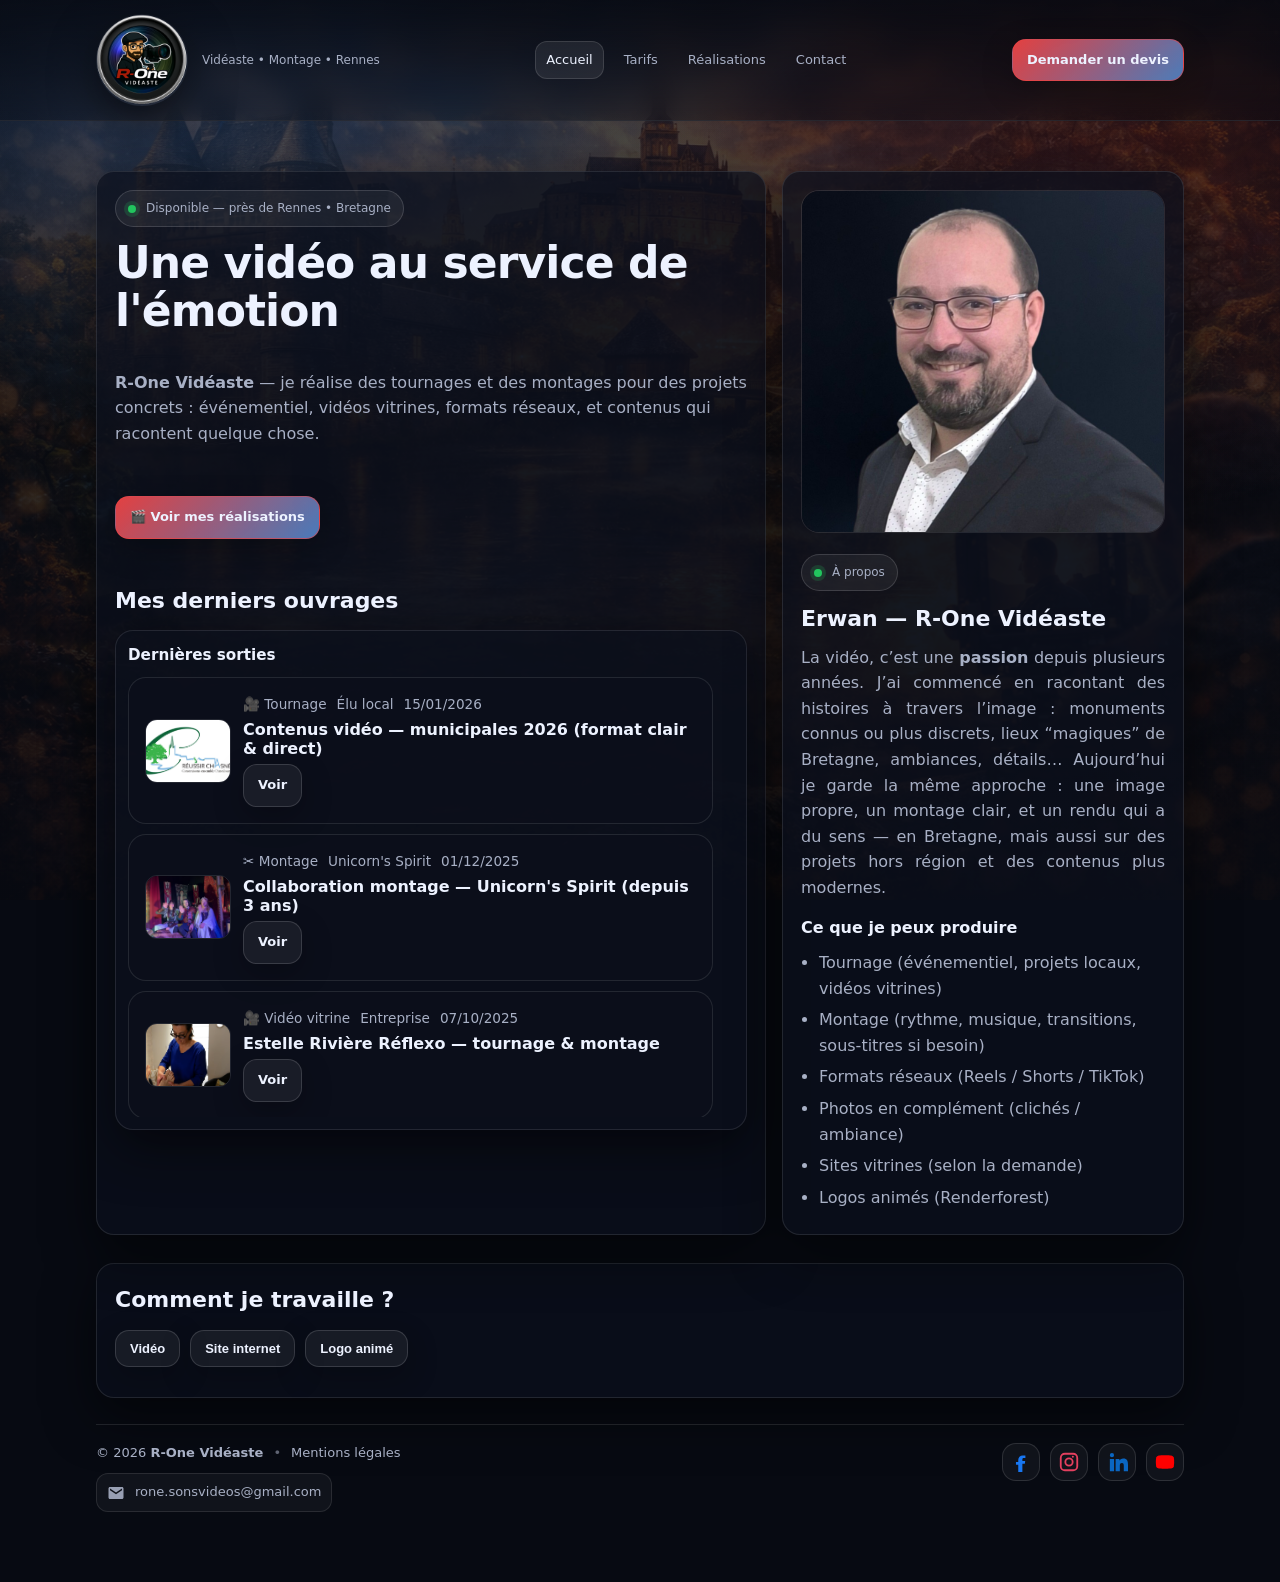
==== index.html @ 02a05b7e "Add legal mentions, realizations, and pricing pages for R-One Vidéaste" ====
<!doctype html>
<html lang="fr">
<head>
  <meta charset="utf-8" />
  <meta name="viewport" content="width=device-width,initial-scale=1" />
  <title>R-One Vidéaste — Vidéo • Montage (près de Rennes)</title>
  <meta name="description" content="R-One Vidéaste : tournage, montage, reels/shorts près de Rennes. Réalisations, tarifs, contact." />
  <meta name="robots" content="index,follow" />
  <link rel="canonical" href="index.html" />

  <link rel="stylesheet" href="css/styles.css" />
  <link rel="preload" as="image" href="assets/hero.webp" />
  <link rel="preload" as="image" href="assets/logo-rone.webp" />
</head>

<body>
  <a class="skip-link" href="#contenu">Aller au contenu principal</a>

  <!-- HEADER -->
  <header class="header">
    <div class="header-inner">
      <a class="brand" href="index.html" aria-label="Retour à l'accueil">
        <img src="assets/logo-rone.webp" width="44" height="44" alt="Logo R-One Vidéaste" loading="eager" decoding="async" />
        <div>
          <span>Vidéaste • Montage • Rennes</span>
        </div>
      </a>

      <!-- data-page ajouté pour la nav active via app.js -->
      <nav class="nav" aria-label="Navigation principale">
        <a href="index.html" data-page="index.html" aria-current="page">Accueil</a>
        <a href="tarifs.html" data-page="tarifs.html">Tarifs</a>
        <a href="realisations.html" data-page="realisations.html">Réalisations</a>
        <a href="contact.html" data-page="contact.html">Contact</a>
      </nav>

      <a class="btn primary" href="contact.html">Demander un devis</a>
    </div>
  </header>

  <main id="contenu" class="container">
    <section class="hero" aria-label="Accueil">

      <!-- COLONNE GAUCHE : Hero + Mes derniers ouvrages -->
      <div class="panel pad">
        <div class="kicker"><span class="dot"></span> Disponible — près de Rennes • Bretagne</div>

        <h1>Une vidéo au service de l'émotion</h1>
        <br/>

        <p class="lead">
          <strong>R-One Vidéaste</strong> — je réalise des tournages et des montages pour des projets concrets :
          événementiel, vidéos vitrines, formats réseaux, et contenus qui racontent quelque chose.
        </p>
        <br/>

        <div class="actions">
          <a class="btn primary" href="realisations.html">🎬 Voir mes réalisations</a>
        </div>
        <br/>

        <!-- Mes derniers ouvrages -->
        <div style="display:flex;align-items:flex-end;justify-content:space-between;gap:12px;margin-top:18px">
          <h2 style="margin:0">Mes derniers ouvrages</h2>
          <span class="muted" style="font-size:.9rem"></span>
        </div>

        <div class="panel" style="margin-top:12px; padding:12px;">
          <div style="display:flex;justify-content:space-between;align-items:center;gap:12px;margin-bottom:10px;">
            <strong style="font-size:.95rem">Dernières sorties</strong>
            <span class="muted" style="font-size:.85rem"></span>
          </div>

          <!-- Liste scrollable plus haute (géré par CSS : .works-list) -->
          <div class="works-list">

            <!-- 1 -->
            <article class="card" style="display:flex;gap:12px;align-items:center;">
              <img src="assets/ouvrages/reussirchasné.webp" width="86" height="64" alt="Miniature — tournage élu local" loading="lazy" decoding="async"
                   style="border-radius:12px;border:1px solid var(--line);object-fit:cover;flex:0 0 auto;">
              <div style="min-width:0;flex:1;">
                <div class="muted" style="display:flex;gap:10px;flex-wrap:wrap;font-size:.85rem;">
                  <span>🎥 Tournage</span><span>Élu local</span><span>15/01/2026</span>
                </div>
                <h3 style="margin:4px 0 6px;font-size:1rem;line-height:1.2;">
                  Contenus vidéo — municipales 2026 (format clair & direct)
                </h3>
                <div class="actions" style="margin:0">
                  <a class="btn" href="realisations.html#elu2026">Voir</a>
                </div>
              </div>
            </article>

            <!-- 2 -->
            <article class="card" style="display:flex;gap:12px;align-items:center;">
              <img src="assets/ouvrages/unicorns-spirit.webp" width="86" height="64" alt="Miniature — montage Unicorn's Spirit" loading="lazy" decoding="async"
                   style="border-radius:12px;border:1px solid var(--line);object-fit:cover;flex:0 0 auto;">
              <div style="min-width:0;flex:1;">
                <div class="muted" style="display:flex;gap:10px;flex-wrap:wrap;font-size:.85rem;">
                  <span>✂️ Montage</span><span>Unicorn&apos;s Spirit</span><span>01/12/2025</span>
                </div>
                <h3 style="margin:4px 0 6px;font-size:1rem;line-height:1.2;">
                  Collaboration montage — Unicorn&apos;s Spirit (depuis 3 ans)
                </h3>
                <div class="actions" style="margin:0">
                  <a class="btn" href="realisations.html#unicorn">Voir</a>
                </div>
              </div>
            </article>

            <!-- 3 -->
            <article class="card" style="display:flex;gap:12px;align-items:center;">
              <img src="assets/ouvrages/reflexo.webp" width="86" height="64" alt="Miniature — Estelle Rivière Réflexo" loading="lazy" decoding="async"
                   style="border-radius:12px;border:1px solid var(--line);object-fit:cover;flex:0 0 auto;">
              <div style="min-width:0;flex:1;">
                <div class="muted" style="display:flex;gap:10px;flex-wrap:wrap;font-size:.85rem;">
                  <span>🎥 Vidéo vitrine</span><span>Entreprise</span><span>07/10/2025</span>
                </div>
                <h3 style="margin:4px 0 6px;font-size:1rem;line-height:1.2;">
                  Estelle Rivière Réflexo — tournage & montage
                </h3>
                <div class="actions" style="margin:0">
                  <a class="btn" href="realisations.html#reflexo">Voir</a>
                </div>
              </div>
            </article>

            <!-- 4 -->
            <article class="card" style="display:flex;gap:12px;align-items:center;">
              <img src="assets/ouvrages/205.webp" width="86" height="64" alt="Miniature — 205 Trophy" loading="lazy" decoding="async"
                   style="border-radius:12px;border:1px solid var(--line);object-fit:cover;flex:0 0 auto;">
              <div style="min-width:0;flex:1;">
                <div class="muted" style="display:flex;gap:10px;flex-wrap:wrap;font-size:.85rem;">
                  <span> Tournage</span><span>Cham&apos;elles Breizh</span><span>01/05/2025</span>
                </div>
                <h3 style="margin:4px 0 6px;font-size:1rem;line-height:1.2;">
                  Partenariat — Cham&apos;elles Breizh (205 Trophy)
                </h3>
                <div class="actions" style="margin:0">
                  <a class="btn" href="realisations.html#205">Voir</a>
                </div>
              </div>
            </article>

          </div>
        </div>
      </div>

      <!-- COLONNE DROITE : présentation -->
      <aside class="panel pad" aria-label="Présentation">
        <img
          src="assets/erwan.webp"
          width="380"
          height="380"
          alt="Photo de profil — R-One Vidéaste"
          loading="lazy"
          decoding="async"
          style="border-radius:18px;border:1px solid var(--line);width:100%;height:auto;object-fit:cover;margin-bottom:14px;"
        />

        <div class="kicker" style="margin:0 0 10px"><span class="dot"></span> À propos</div>

        <h2 style="margin:0 0 8px">Erwan — R-One Vidéaste</h2>

        <p class="muted about-text" style="margin:0 0 12px">
          La vidéo, c’est une <strong>passion</strong> depuis plusieurs années. J’ai commencé en racontant des histoires
          à travers l’image : monuments connus ou plus discrets, lieux “magiques” de Bretagne, ambiances, détails…
          Aujourd’hui je garde la même approche : une image propre, un montage clair, et un rendu qui a du sens —
          en Bretagne, mais aussi sur des projets hors région et des contenus plus modernes.
        </p>

        <h3 style="margin:14px 0 8px">Ce que je peux produire</h3>
        <ul class="list">
          <li>Tournage (événementiel, projets locaux, vidéos vitrines)</li>
          <li>Montage (rythme, musique, transitions, sous-titres si besoin)</li>
          <li>Formats réseaux (Reels / Shorts / TikTok)</li>
          <li>Photos en complément (clichés / ambiance)</li>
          <li>Sites vitrines (selon la demande)</li>
          <li>Logos animés (Renderforest)</li>
        </ul>
      </aside>
    </section>

    <!-- Bloc process en intercalaires (tabs) -->
    <section class="panel pad after-wide" aria-label="Process" data-tabs="process">
      <h2 style="margin:0 0 12px">Comment je travaille ?</h2>

      <div class="tabs" role="tablist" aria-label="Choisir un service">
        <button class="btn tab-btn" type="button"
                role="tab" aria-selected="false" aria-controls="tab-video" id="tab-video-btn"
                data-tab="tab-video">
          Vidéo
        </button>

        <button class="btn tab-btn" type="button"
                role="tab" aria-selected="false" aria-controls="tab-site" id="tab-site-btn"
                data-tab="tab-site">
          Site internet
        </button>

        <button class="btn tab-btn" type="button"
                role="tab" aria-selected="false" aria-controls="tab-logo" id="tab-logo-btn"
                data-tab="tab-logo">
          Logo animé
        </button>
      </div>

      <!-- Caché tant qu’aucun onglet n’est choisi -->
      <div class="tab-panels" hidden>

        <div id="tab-video" class="tab-panel" role="tabpanel" aria-labelledby="tab-video-btn" hidden>
          <div class="panel" style="padding:14px;">
            <h3 style="margin:0 0 10px">Process vidéo (tournage & montage)</h3>
            <ol class="list">
              <li><strong>Premier échange</strong><br>Vous m’expliquez votre besoin : objectif, style, durée, délais et formats (YouTube, Reels, site…).</li>
              <li><strong>Devis</strong><br>Je vous envoie un devis simple et adapté (prestation, options, délais). Après validation, on fixe la date.</li>
              <li><strong>Autorisation de droit à l’image</strong><br>Avant toute captation, je vous envoie par e-mail une autorisation à accepter (RGPD / diffusion / durée).</li>
              <li><strong>Préparation</strong><br>Lieu, déroulé, liste de plans, organisation du tournage.</li>
              <li><strong>Tournage / captation</strong><br>Image + son, plans propres, ambiance, détails, respect des personnes filmées.</li>
              <li><strong>Montage</strong><br>Tri, rythme, musique, transitions, sous-titres si nécessaire, exports multi-formats.</li>
              <li><strong>Retours</strong><br>1 à 2 séries d’ajustements pour affiner la vidéo.</li>
              <li><strong>Livraison</strong><br>Fichiers finaux prêts à publier : HD + versions verticales/shorts si demandées.</li>
            </ol>
          </div>
        </div>

        <div id="tab-site" class="tab-panel" role="tabpanel" aria-labelledby="tab-site-btn" hidden>
          <div class="panel" style="padding:14px;">
            <h3 style="margin:0 0 10px">Process site internet (site vitrine)</h3>
            <ol class="list">
              <li><strong>Échange & cadrage</strong><br>Objectifs, pages, contenu, identité visuelle, fonctionnalités utiles.</li>
              <li><strong>Devis & planning</strong><br>Devis spécifique au web (structure/options/délais). Démarrage après validation.</li>
              <li><strong>Structure & contenu</strong><br>Organisation claire des pages, textes lisibles, hiérarchie des infos.</li>
              <li><strong>Accessibilité & praticité</strong><br>Site pensé pour être <strong>accessible au maximum</strong> (navigation clavier, structure sémantique, contrastes, lisibilité) et simple à utiliser.</li>
              <li><strong>Compatibilité navigateurs</strong><br>Tests sur les navigateurs courants (Chrome, Firefox, Edge, Safari) et sur mobile/tablette/desktop.</li>
              <li><strong>Validation & ajustements</strong><br>Corrections et améliorations avec vous, jusqu’à un rendu propre et cohérent.</li>
              <li><strong>Mise en ligne</strong><br>Site prêt à être publié, rapide et propre, avec une visibilité maximale sur les navigateurs.</li>
            </ol>
            <p class="muted" style="margin:10px 0 0">
              ♿ Une attention particulière est portée à l’accessibilité, tout en gardant un site clair, moderne et pratique.
            </p>
          </div>
        </div>

        <div id="tab-logo" class="tab-panel" role="tabpanel" aria-labelledby="tab-logo-btn" hidden>
          <div class="panel" style="padding:14px;">
            <h3 style="margin:0 0 10px">Process logo animé (Renderforest)</h3>
            <ol class="list">
              <li><strong>Sur demande Uniquement</strong>
            </ol>
          </div>
        </div>

      </div>
    </section>

    <!-- FOOTER  -->
    <footer class="footer footer-pro" role="contentinfo">
      <div class="footer-left">
        <div class="footer-line">
          <span>© <span id="year"></span> <strong>R-One Vidéaste</strong></span>
          <span class="sep">•</span>
          <a class="footer-link" href="mentions-legales.html">Mentions légales</a>
        </div>

        <a class="footer-mail" href="mailto:rone.sonsvideos@gmail.com" aria-label="Envoyer un e-mail à R-One Vidéaste">
          <svg class="icon icon-mail" width="18" height="18" viewBox="0 0 24 24" role="img" aria-hidden="true">
            <path fill="currentColor" d="M20 4H4c-1.1 0-2 .9-2 2v12c0 1.1.9 2 2 2h16c1.1 0 2-.9 2-2V6c0-1.1-.9-2-2-2zm0 4.2-8 5.3-8-5.3V6l8 5.2L20 6v2.2z"/>
          </svg>
          <span>rone.sonsvideos@gmail.com</span>
        </a>
      </div>

      <div class="footer-right" aria-label="Réseaux sociaux">
        <!-- Facebook -->
        <a class="social-icon facebook" href="https://www.facebook.com/R.Onevideaste" target="_blank" rel="noopener"
          aria-label="Facebook (nouvel onglet)" title="Facebook">
          <svg width="22" height="22" viewBox="0 0 24 24" role="img" aria-hidden="true">
            <path fill="currentColor" d="M13.5 22v-8h2.7l.4-3H13.5V9.1c0-.9.2-1.6 1.6-1.6H16.8V5c-.3 0-1.5-.1-2.9-.1-2.9 0-4.9 1.8-4.9 5v2.1H6.5v3H9v8h4.5z"/>
          </svg>
        </a>

        <!-- Instagram -->
        <a class="social-icon instagram" href="https://www.instagram.com/rone_videaste" target="_blank" rel="noopener"
          aria-label="Instagram (nouvel onglet)" title="Instagram">
          <svg width="22" height="22" viewBox="0 0 24 24" role="img" aria-hidden="true">
            <path fill="currentColor" d="M7.5 2h9A5.5 5.5 0 0 1 22 7.5v9A5.5 5.5 0 0 1 16.5 22h-9A5.5 5.5 0 0 1 2 16.5v-9A5.5 5.5 0 0 1 7.5 2zm0 2A3.5 3.5 0 0 0 4 7.5v9A3.5 3.5 0 0 0 7.5 20h9A3.5 3.5 0 0 0 20 16.5v-9A3.5 3.5 0 0 0 16.5 4h-9z"/>
            <path fill="currentColor" d="M12 7a5 5 0 1 1 0 10 5 5 0 0 1 0-10zm0 2a3 3 0 1 0 0 6 3 3 0 0 0 0-6z"/>
            <path fill="currentColor" d="M17.3 6.2a1.1 1.1 0 1 1-2.2 0 1.1 1.1 0 0 1 2.2 0z"/>
          </svg>
        </a>

        <!-- LinkedIn -->
        <a class="social-icon linkedin" href="https://www.linkedin.com/company/r-one-vid%C3%A9aste" target="_blank" rel="noopener"
          aria-label="LinkedIn (nouvel onglet)" title="LinkedIn">
          <svg width="22" height="22" viewBox="0 0 24 24" role="img" aria-hidden="true">
            <path fill="currentColor" d="M6.5 6.8A2.3 2.3 0 1 1 6.5 2.2a2.3 2.3 0 0 1 0 4.6zM4.2 22V8.6h4.6V22H4.2zM10.2 8.6h4.4v1.8h.1c.6-1.1 2-2.2 4.1-2.2 4.4 0 5.2 2.9 5.2 6.7V22h-4.6v-5.8c0-1.4 0-3.2-2-3.2s-2.3 1.5-2.3 3.1V22h-4.6V8.6z"/>
          </svg>
        </a>

        <!-- YouTube -->
        <a class="social-icon youtube" href="https://www.youtube.com/@r-onevideaste5682" target="_blank" rel="noopener"
          aria-label="YouTube (nouvel onglet)" title="YouTube">
          <svg width="22" height="22" viewBox="0 0 24 24" role="img" aria-hidden="true">
            <path fill="currentColor" d="M21.6 7.2a3 3 0 0 0-2.1-2.1C17.6 4.6 12 4.6 12 4.6s-5.6 0-7.5.5A3 3 0 0 0 2.4 7.2 31.2 31.2 0 0 0 2 12a31.2 31.2 0 0 0 .4 4.8 3 3 0 0 0 2.1 2.1c1.9.5 7.5.5 7.5.5s5.6 0 7.5-.5a3 3 0 0 0 2.1-2.1A31.2 31.2 0 0 0 22 12a31.2 31.2 0 0 0-.4-4.8z"/>
            <path fill="currentColor" d="M10 15.5V8.5L16 12l-6 3.5z"/>
          </svg>
        </a>
      </div>
    </footer>

  </main>

  <!-- JS (déplacé dans /js/app.js) -->
  <script src="app.js" defer></script>
</body>
</html>
---- css/styles.css ----
/* =========================================================
   R-ONE VIDÉASTE — styles.css
   Organisation simple + facile à maintenir
   ========================================================= */

/* =========================================================
   1) Variables (thème)
   ========================================================= */
:root{
  --bg:#070a12;

  --overlay1:rgba(7,10,18,.72);
  --overlay2:rgba(7,10,18,.90);

  --panel:rgba(12,16,28,.72);
  --panel2:rgba(12,16,28,.60);

  --text:#edf2ff;
  --muted:#a8b0c5;
  --line:rgba(255,255,255,.10);

  --accent:#ef4444;
  --accent2:#60a5fa;

  --radius:18px;
  --shadow:0 18px 50px rgba(0,0,0,.55);

  --max:1120px;
}

/* =========================================================
   2) Reset / Base
   ========================================================= */
*{ box-sizing:border-box; }
html,body{ height:100%; }
html{ color-scheme: dark; }

body{
  margin:0;
  font-family: ui-sans-serif, system-ui, -apple-system, Segoe UI, Roboto, Helvetica, Arial, "Apple Color Emoji","Segoe UI Emoji";
  color:var(--text);
  background:var(--bg);
  line-height:1.6;
}

a{ color:inherit; }

.container{
  max-width:var(--max);
  margin:0 auto;
  padding:24px 16px 70px;
}

/* =========================================================
   3) Background (image + overlay)
   ========================================================= */
body::before{
  content:"";
  position:fixed;
  inset:0;
  z-index:-2;
  background:url("../assets/hero.webp") center/cover no-repeat;
  transform: translateZ(0);
}

body::after{
  content:"";
  position:fixed;
  inset:0;
  z-index:-1;
  background:
    radial-gradient(900px 560px at 15% 12%, rgba(96,165,250,.18), transparent 60%),
    radial-gradient(900px 560px at 85% 20%, rgba(239,68,68,.14), transparent 60%),
    linear-gradient(to bottom, var(--overlay1), var(--overlay2));
}

/* =========================================================
   4) Accessibilité
   ========================================================= */
.skip-link{
  position:absolute;
  left:12px;
  top:10px;
  padding:10px 12px;
  border-radius:12px;
  background: rgba(255,255,255,.16);
  border:1px solid rgba(255,255,255,.22);
  color: var(--text);
  text-decoration:none;
  transform: translateY(-140%);
  transition: transform .2s ease;
}
.skip-link:focus{
  transform: translateY(0);
  outline:3px solid rgba(96,165,250,.55);
  outline-offset:3px;
}

/* =========================================================
   5) Header + Navigation
   ========================================================= */
.header{
  position:sticky;
  top:0;
  z-index:50;
  backdrop-filter: blur(12px);
  background: linear-gradient(to bottom, rgba(7,10,18,.78), rgba(7,10,18,.35));
  border-bottom:1px solid var(--line);
}

.header-inner{
  max-width:var(--max);
  margin:0 auto;
  padding:14px 16px;
  display:flex;
  align-items:center;
  justify-content:space-between;
  gap:16px;
}

/* Brand (logo + baseline) */
.brand{
  display:flex;
  align-items:center;
  gap:14px;
  text-decoration:none;
  min-width: 220px;
}

/* Logo: plus gros, sans cadre rouge */
.brand img{
  width:92px;
  height:92px;
  border-radius:999px;
  display:block;
  border:none;
  box-shadow: 0 18px 45px rgba(0,0,0,.55);
  background: rgba(255,255,255,.03); /* utile si le png/webp a de la transparence */
  transition: transform .2s ease, box-shadow .2s ease, filter .2s ease;
}
.brand:hover img{
  transform: scale(1.06);
  box-shadow: 0 22px 55px rgba(0,0,0,.65);
  filter: saturate(1.08) contrast(1.05);
}

/* Texte brand */
.brand strong{
  display:block;
  font-size:14px;
  letter-spacing:.2px;
}
.brand span{
  display:block;
  font-size:12px;
  color:var(--muted);
  margin-top:2px;
}

/* Navigation */
.nav{
  display:flex;
  align-items:center;
  gap:10px;
  flex-wrap:wrap;
  justify-content:center;
}
.nav a{
  text-decoration:none;
  color:var(--muted);
  font-size:13px;
  padding:8px 10px;
  border-radius:12px;
}
.nav a:hover{
  color:var(--text);
  background:rgba(255,255,255,.06);
}

/* Actif via aria-current */
.nav a[aria-current="page"]{
  color:var(--text);
  background: rgba(255,255,255,.08);
  border:1px solid rgba(255,255,255,.12);
}

/* Actif via JS (.active) */
.nav a.active{
  color:var(--text);
  background: rgba(255,255,255,.08);
  border:1px solid rgba(255,255,255,.12);
}

/* =========================================================
   6) Boutons
   ========================================================= */
.btn{
  display:inline-flex;
  align-items:center;
  justify-content:center;
  gap:10px;
  padding:10px 14px;
  border-radius:14px;
  border:1px solid rgba(255,255,255,.14);
  background: rgba(255,255,255,.06);
  color:var(--text);
  text-decoration:none;
  font-weight:650;
  font-size:13px;
  white-space:nowrap;
  box-shadow: 0 10px 30px rgba(0,0,0,.25);
  cursor:pointer;
}
.btn:hover{ background: rgba(255,255,255,.10); }
.btn:focus-visible{ outline:3px solid rgba(96,165,250,.55); outline-offset:3px; }

.btn.primary{
  border-color: rgba(239,68,68,.55);
  background: linear-gradient(135deg, rgba(239,68,68,.95), rgba(96,165,250,.72));
}

/* =========================================================
   7) Blocs / Layout
   ========================================================= */
.panel{
  background: var(--panel);
  border:1px solid var(--line);
  border-radius: var(--radius);
  box-shadow: var(--shadow);
}
.pad{ padding:18px; }

.hero{
  padding:26px 0 10px;
  display:grid;
  gap:16px;
  grid-template-columns: 1.25fr .75fr;
  align-items:stretch;
}
@media (max-width: 920px){
  .hero{ grid-template-columns:1fr; }
}

/* =========================================================
   8) Typo
   ========================================================= */
h1{
  margin:12px 0 10px;
  font-size:44px;
  line-height:1.08;
  letter-spacing:-.9px;
}
@media (max-width: 520px){ h1{ font-size:36px; } }

h2{ font-size:22px; margin:18px 0 12px; }
h3{ margin:0 0 8px; font-size:16px; }

p{ margin:0; }
.lead{ color:var(--muted); font-size:16px; margin:0 0 10px; }
.muted{ color:var(--muted); }

/* =========================================================
   9) Composants
   ========================================================= */
.kicker{
  display:inline-flex;
  gap:10px;
  align-items:center;
  padding:8px 12px;
  border-radius:999px;
  border:1px solid rgba(255,255,255,.14);
  background: rgba(255,255,255,.06);
  color: var(--muted);
  width: fit-content;
  font-size:12px;
}

.dot{
  width:8px;
  height:8px;
  border-radius:999px;
  background:#22c55e;
  box-shadow: 0 0 0 4px rgba(34,197,94,.18);
}

.actions{
  display:flex;
  gap:10px;
  flex-wrap:wrap;
  margin-top:14px;
}

.card{
  background: var(--panel2);
  border:1px solid var(--line);
  border-radius: var(--radius);
  padding:16px;
}

.list{
  margin:10px 0 0;
  padding:0 0 0 18px;
  color:var(--muted);
}
.list li{ margin:6px 0; }

/* =========================================================
   10) Formulaires
   ========================================================= */
label{
  display:block;
  font-size:12px;
  color:var(--muted);
  margin:10px 0 6px;
}

input, textarea{
  width:100%;
  background: rgba(255,255,255,.06);
  border:1px solid rgba(255,255,255,.14);
  border-radius: 14px;
  padding:12px 12px;
  color:var(--text);
  font-size:14px;
  outline:none;
}
textarea{ min-height:120px; resize:vertical; }

input:focus-visible,
textarea:focus-visible{
  outline:3px solid rgba(96,165,250,.55);
  outline-offset:2px;
}

.form-row{
  display:grid;
  grid-template-columns:1fr 1fr;
  gap:10px;
}
@media (max-width: 620px){
  .form-row{ grid-template-columns:1fr; }
}

.note{ font-size:12px; color:var(--muted); margin-top:10px; }

/* =========================================================
   11) Index spécifiques
   ========================================================= */
.about-text{
  text-align: justify;
  text-justify: inter-word;
  hyphens: auto;
}

.works-list{
  display:flex;
  flex-direction:column;
  gap:10px;
  max-height: 440px;
  overflow:auto;
  padding-right:6px;
  scrollbar-gutter: stable;
}

.after-wide{ margin-top: 18px; }

/* Tabs (intercalaires) */
.tabs{
  display:flex;
  gap:10px;
  flex-wrap:wrap;
  margin-bottom:12px;
}
.tab-panels[hidden]{ display:none; }

/* =========================================================
   12) Footer (base)
   ========================================================= */
.footer{
  margin-top:26px;
  padding-top:18px;
  border-top:1px solid var(--line);
  display:flex;
  justify-content:space-between;
  align-items:center;
  gap:12px;
  flex-wrap:wrap;
  color:var(--muted);
  font-size:13px;
}

.social{
  display:flex;
  gap:10px;
  flex-wrap:wrap;
}
.social a{
  text-decoration:none;
  color:var(--muted);
  padding:6px 10px;
  border-radius:12px;
}
.social a:hover{ color:var(--text); background:rgba(255,255,255,.06); }

/* Footer "pro" (si tu utilises les classes) */
.footer-pro{
  align-items:flex-start;
  gap:16px;
}
.footer-left{
  display:flex;
  flex-direction:column;
  gap:10px;
  min-width: 240px;
}
.footer-line{
  display:flex;
  flex-wrap:wrap;
  align-items:center;
  gap:10px;
}
.footer-line .sep{ opacity:.55; }

.footer-link{
  color: var(--muted);
  text-decoration:none;
}
.footer-link:hover{
  color: var(--text);
  text-decoration: underline;
  text-underline-offset: 3px;
}

.footer-mail{
  display:inline-flex;
  align-items:center;
  gap:10px;
  color: var(--muted);
  text-decoration:none;
  padding:8px 10px;
  border-radius:12px;
  width: fit-content;
  background: rgba(255,255,255,.04);
  border: 1px solid rgba(255,255,255,.10);
}
.footer-mail:hover{
  color: var(--text);
  background: rgba(255,255,255,.07);
}
.icon-mail{ opacity:.9; }

.footer-right{
  display:flex;
  gap:10px;
  flex-wrap:wrap;
  justify-content:flex-end;
  margin-left:auto;
}

/* Réseaux en couleurs */
.social-icon{
  width:38px;
  height:38px;
  display:inline-flex;
  align-items:center;
  justify-content:center;
  border-radius:14px;
  border:1px solid rgba(255,255,255,.12);
  background: rgba(255,255,255,.04);
  text-decoration:none;
  transition: transform .12s ease, background .12s ease;
}
.social-icon:hover{
  transform: translateY(-1px);
  background: rgba(255,255,255,.08);
}
.social-icon svg{ display:block; }
.social-icon.facebook{ color:#1877F2; }
.social-icon.instagram{ color:#E4405F; }
.social-icon.linkedin{ color:#0A66C2; }
.social-icon.youtube{ color:#FF0000; }

/* =========================================================
   13) Responsive (tablet / mobile)
   ========================================================= */
@media (max-width: 980px){
  .container{ padding:22px 14px 64px; }

  .header-inner{
    flex-wrap:wrap;
    justify-content:space-between;
    gap:12px;
  }

  .nav{
    order: 3;
    width: 100%;
    justify-content:flex-start;
  }

  .btn{ padding:10px 12px; }
  .pad{ padding:16px; }
  h1{ font-size:40px; }
}

@media (max-width: 620px){
  .container{ padding:18px 12px 58px; }

  .brand{ min-width:0; }
  .brand img{
    width:72px;
    height:72px;
    border-radius:999px;
  }
  .brand span{ font-size:11px; }

  .header-inner{ padding:12px 12px; }

  .nav a{
    font-size:13px;
    padding:10px 10px;
  }

  .btn{
    font-size:13px;
    padding:10px 12px;
    border-radius:14px;
  }

  .pad{ padding:14px; }
  h1{ font-size:32px; letter-spacing:-.6px; }
  .lead{ font-size:15px; }

  .actions{ gap:8px; }
  .footer{ gap:10px; }
}

@media (max-width: 360px){
  h1{ font-size:28px; }
  .nav{ gap:6px; }
  .nav a{ padding:9px 9px; }
}

@media (max-width: 720px){
  .footer-pro{
    flex-direction:column;
    align-items:flex-start;
  }
  .footer-right{
    margin-left:0;
    justify-content:flex-start;
  }
}

/* =========================================================
   14) Réduction des animations
   ========================================================= */
@media (prefers-reduced-motion: reduce){
  *{ scroll-behavior:auto !important; }
}
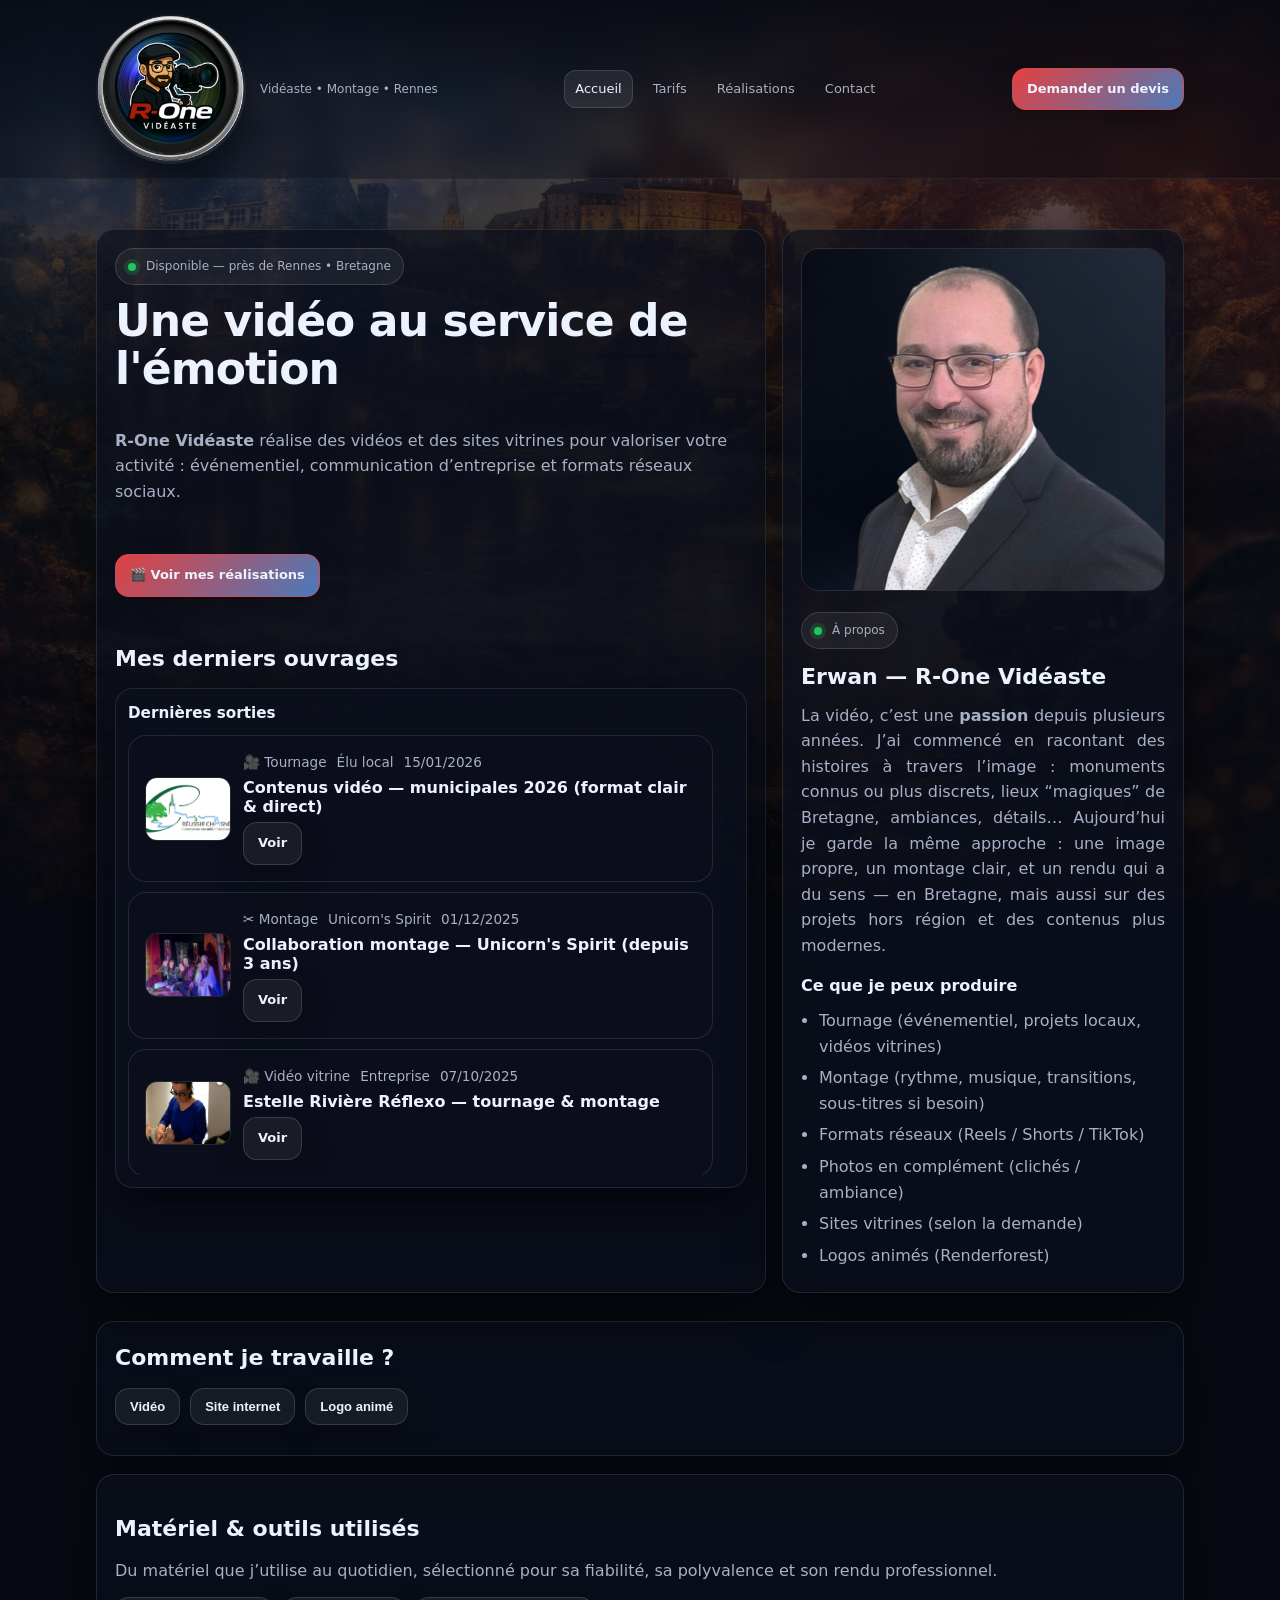
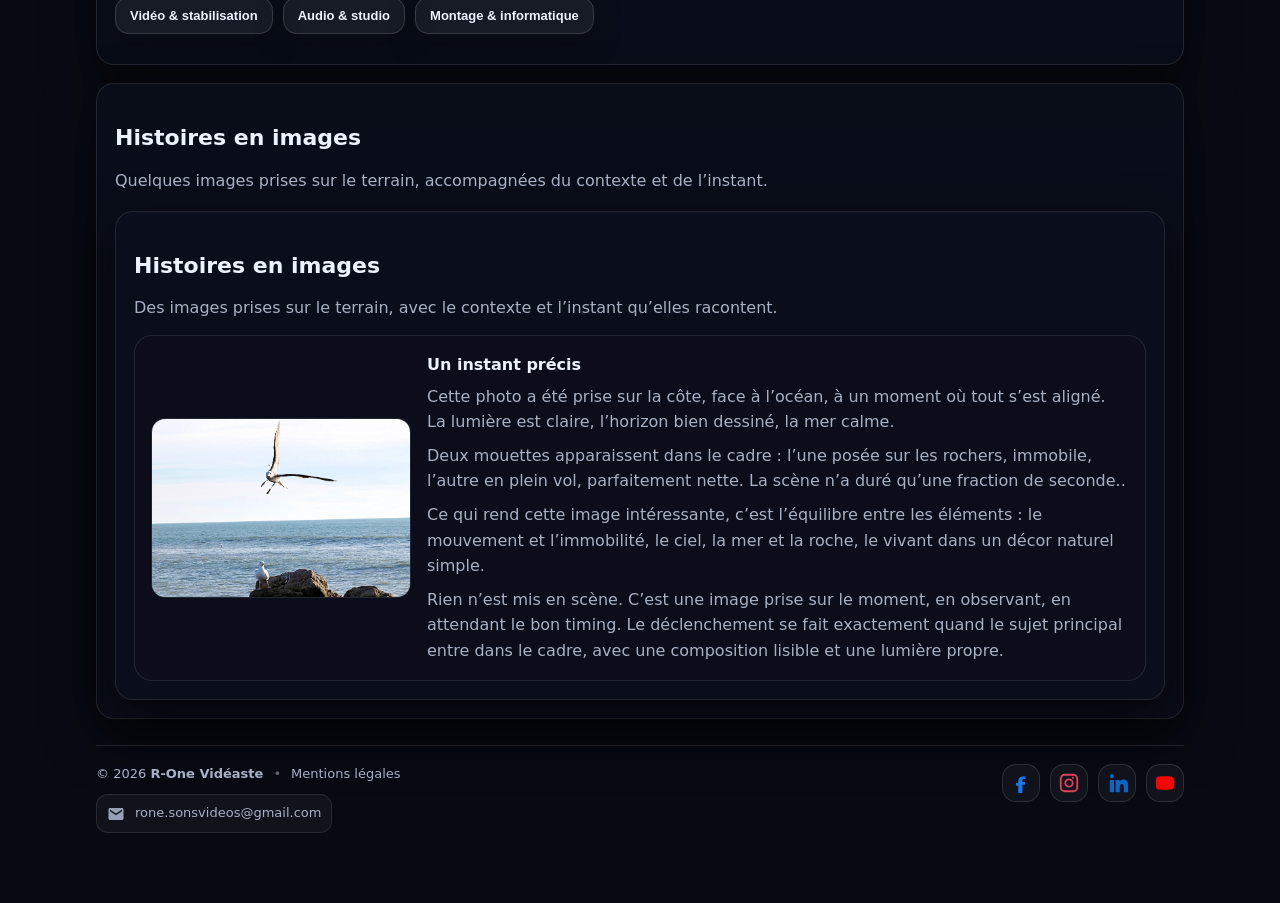
==== commit af4718a6: "Add stories section with image and descriptive text" ====
--- a/index.html
+++ b/index.html
@@ -49,8 +49,7 @@
         <br/>
 
         <p class="lead">
-          <strong>R-One Vidéaste</strong> — je réalise des tournages et des montages pour des projets concrets :
-          événementiel, vidéos vitrines, formats réseaux, et contenus qui racontent quelque chose.
+          <strong>R-One Vidéaste</strong> réalise des vidéos et des sites vitrines pour valoriser votre activité : événementiel, communication d’entreprise et formats réseaux sociaux.
         </p>
         <br/>
 
@@ -254,6 +253,173 @@
       </div>
     </section>
 
+    <section class="panel pad after-wide" aria-label="Matériel" data-tabs="materiel">
+      <h2>Matériel & outils utilisés</h2>
+      <p class="muted" style="margin-bottom:14px">
+        Du matériel que j’utilise au quotidien, sélectionné pour sa fiabilité, sa polyvalence et son rendu professionnel.
+      </p>
+
+      <!-- Intercalaires -->
+      <div class="tabs" role="tablist" aria-label="Catégories de matériel">
+        <button class="btn tab-btn" type="button" role="tab" aria-selected="false"
+          aria-controls="tab-video-mat" data-tab="tab-video-mat">
+          Vidéo & stabilisation
+        </button>
+
+        <button class="btn tab-btn" type="button" role="tab" aria-selected="false"
+          aria-controls="tab-audio-mat" data-tab="tab-audio-mat">
+          Audio & studio
+        </button>
+
+        <button class="btn tab-btn" type="button" role="tab" aria-selected="false"
+          aria-controls="tab-montage-mat" data-tab="tab-montage-mat">
+          Montage & informatique
+        </button>
+      </div>
+
+      <!-- Panels -->
+      <div class="tab-panels" hidden>
+
+        <!-- ================= VIDEO ================= -->
+        <div id="tab-video-mat" class="tab-panel" role="tabpanel" hidden>
+          <div class="grid3">
+
+            <article class="card card-product">
+              <img src="assets/materiel/lumix-g80.webp" alt="Panasonic Lumix G80" loading="lazy">
+              <div class="card-content">
+                <strong>Panasonic Lumix G80</strong>
+                <p class="muted">Boîtier hybride polyvalent</p>
+                <ul class="list">
+                  <li>16 MP – Full HD</li>
+                  <li>Écran orientable tactile</li>
+                  <li>Stabilisation intégrée</li>
+                </ul>
+              </div>
+            </article>
+
+            <article class="card card-product">
+              <img src="assets/materiel/dji-rs3-mini.webp" alt="DJI RS 3 Mini" loading="lazy">
+              <div class="card-content">
+                <strong>DJI RS 3 Mini</strong>
+                <p class="muted">Stabilisateur caméra compact</p>
+                <ul class="list">
+                  <li>Stabilisation 3 axes</li>
+                  <li>Charge max 2 kg</li>
+                  <li>Vertical natif</li>
+                </ul>
+              </div>
+            </article>
+
+            <article class="card card-product">
+              <img src="assets/materiel/osmo-mobile-3.webp" alt="DJI Osmo Mobile 3" loading="lazy">
+              <div class="card-content">
+                <strong>DJI Osmo Mobile 3</strong>
+                <p class="muted">Stabilisateur smartphone</p>
+                <ul class="list">
+                  <li>Pliable & léger</li>
+                  <li>Vidéos fluides</li>
+                </ul>
+              </div>
+            </article>
+
+          </div>
+        </div>
+
+        <!-- ================= AUDIO ================= -->
+        <div id="tab-audio-mat" class="tab-panel" role="tabpanel" hidden>
+          <div class="grid3">
+
+            <article class="card card-product">
+              <img src="assets/materiel/rode-videomicro.webp" alt="RØDE VideoMicro II" loading="lazy">
+              <div class="card-content">
+                <strong>RØDE VideoMicro II</strong>
+                <p class="muted">Micro directionnel compact</p>
+                <ul class="list">
+                  <li>Sans batterie</li>
+                  <li>Anti-chocs HELIX</li>
+                  <li>Ultra léger</li>
+                </ul>
+              </div>
+            </article>
+
+            <article class="card card-product">
+              <img src="assets/materiel/greenscreen.webp" alt="Fond vert studio" loading="lazy">
+              <div class="card-content">
+                <strong>Fond vert studio</strong>
+                <p class="muted">Incrustation & studio</p>
+                <ul class="list">
+                  <li>Polyester haute densité</li>
+                  <li>Lavable</li>
+                  <li>Transport facile</li>
+                </ul>
+              </div>
+            </article>
+
+            <article class="card card-product">
+              <img src="assets/materiel/monopode-manbily.webp" alt="Manbily A-555L" loading="lazy">
+              <div class="card-content">
+                <strong>Manbily A-555L</strong>
+                <p class="muted">Monopode de voyage</p>
+                <ul class="list">
+                  <li>Charge 7 kg</li>
+                  <li>Ultra compact</li>
+                  <li>Aluminium renforcé</li>
+                </ul>
+              </div>
+            </article>
+
+          </div>
+        </div>
+
+        <!-- ================= MONTAGE ================= -->
+        <div id="tab-montage-mat" class="tab-panel" role="tabpanel" hidden>
+          <div class="grid3">
+
+            <article class="card card-product">
+              <img src="assets/materiel/acer-aspire-a17.webp" alt="Acer Aspire A17" loading="lazy">
+              <div class="card-content">
+                <strong>Acer Aspire A17</strong>
+                <p class="muted">Station de montage mobile</p>
+                <ul class="list">
+                  <li>Intel Core i7</li>
+                  <li>32 Go RAM</li>
+                  <li>SSD NVMe 1 To</li>
+                </ul>
+              </div>
+            </article>
+
+            <article class="card card-product">
+              <img src="assets/materiel/filmora.webp" alt="Wondershare Filmora 15 Pro" loading="lazy">
+              <div class="card-content">
+                <strong>Wondershare Filmora 15 Pro</strong>
+                <p class="muted">Logiciel de montage</p>
+                <ul class="list">
+                  <li>Montage fluide</li>
+                  <li>Exports multi-formats</li>
+                  <li>Optimisé réseaux</li>
+                </ul>
+              </div>
+            </article>
+
+          </div>
+        </div>
+
+      </div>
+    </section>
+
+
+    <section class="panel pad after-wide" aria-labelledby="histoires">
+      <h2 id="histoires">Histoires en images</h2>
+
+      <p class="muted" style="margin-bottom:14px">
+        Quelques images prises sur le terrain, accompagnées du contexte et de l’instant.
+      </p>
+
+      <!-- Tout le contenu (cards + images + textes) vit dans le partial -->
+      <div data-include="partials/stories.html"></div>
+    </section>
+
+
     <!-- FOOTER  -->
     <footer class="footer footer-pro" role="contentinfo">
       <div class="footer-left">
--- a/css/styles.css
+++ b/css/styles.css
@@ -127,10 +127,10 @@
   min-width: 220px;
 }
 
-/* Logo: plus gros, sans cadre rouge */
+/* LOGO */
 .brand img{
-  width:92px;
-  height:92px;
+  width:150px;
+  height:150px;
   border-radius:999px;
   display:block;
   border:none;
@@ -558,3 +558,113 @@
 @media (prefers-reduced-motion: reduce){
   *{ scroll-behavior:auto !important; }
 }
+
+
+/* =========================================================
+   MATÉRIEL — Cards fiche produit (image à gauche)
+   ========================================================= */
+
+[data-tabs="materiel"] .grid3{
+  grid-template-columns: 1fr; /* une fiche par ligne */
+  gap:16px;
+}
+
+/* Card = layout horizontal */
+[data-tabs="materiel"] .card{
+  display:grid;
+  grid-template-columns: 260px 1fr; /* image | texte */
+  gap:16px;
+  align-items:center;
+  padding:16px;
+  background: rgba(12,16,28,.60);
+}
+
+/* Zone image */
+[data-tabs="materiel"] .card > img{
+  width:100%;
+  height:220px;
+  object-fit:contain;
+  background: rgba(0,0,0,.30);
+  border:1px solid var(--line);
+  border-radius:16px;
+  padding:14px;
+  display:block;
+}
+
+/* Texte */
+[data-tabs="materiel"] .card > strong{
+  font-size:16px;
+  line-height:1.25;
+}
+
+[data-tabs="materiel"] .card > p.muted{
+  margin-top:2px;
+}
+
+/* Liste compacte */
+[data-tabs="materiel"] .card .list{
+  margin:6px 0 0;
+  padding-left:18px;
+}
+
+/* =========================
+   RESPONSIVE
+   ========================= */
+
+/* Tablet */
+@media (max-width: 920px){
+  [data-tabs="materiel"] .card{
+    grid-template-columns: 220px 1fr;
+  }
+}
+
+/* Mobile : image au-dessus */
+@media (max-width: 620px){
+  [data-tabs="materiel"] .card{
+    grid-template-columns: 1fr;
+    align-items:flex-start;
+  }
+
+  [data-tabs="materiel"] .card > img{
+    height:200px;
+  }
+}
+
+/* =========================
+   STORIES / HISTOIRES
+   ========================= */
+
+.story{
+  display:grid;
+  grid-template-columns: 260px 1fr;
+  gap:16px;
+  align-items:center;
+}
+
+.story-media img{
+  width:100%;
+  height:180px;
+  object-fit:cover;
+  border-radius:14px;
+  border:1px solid var(--line);
+  display:block;
+}
+
+.story-body h3{
+  margin-bottom:6px;
+}
+
+.story-body p + p{
+  margin-top:8px;
+}
+
+/* Responsive */
+@media (max-width: 820px){
+  .story{
+    grid-template-columns:1fr;
+  }
+
+  .story-media img{
+    height:240px;
+  }
+}
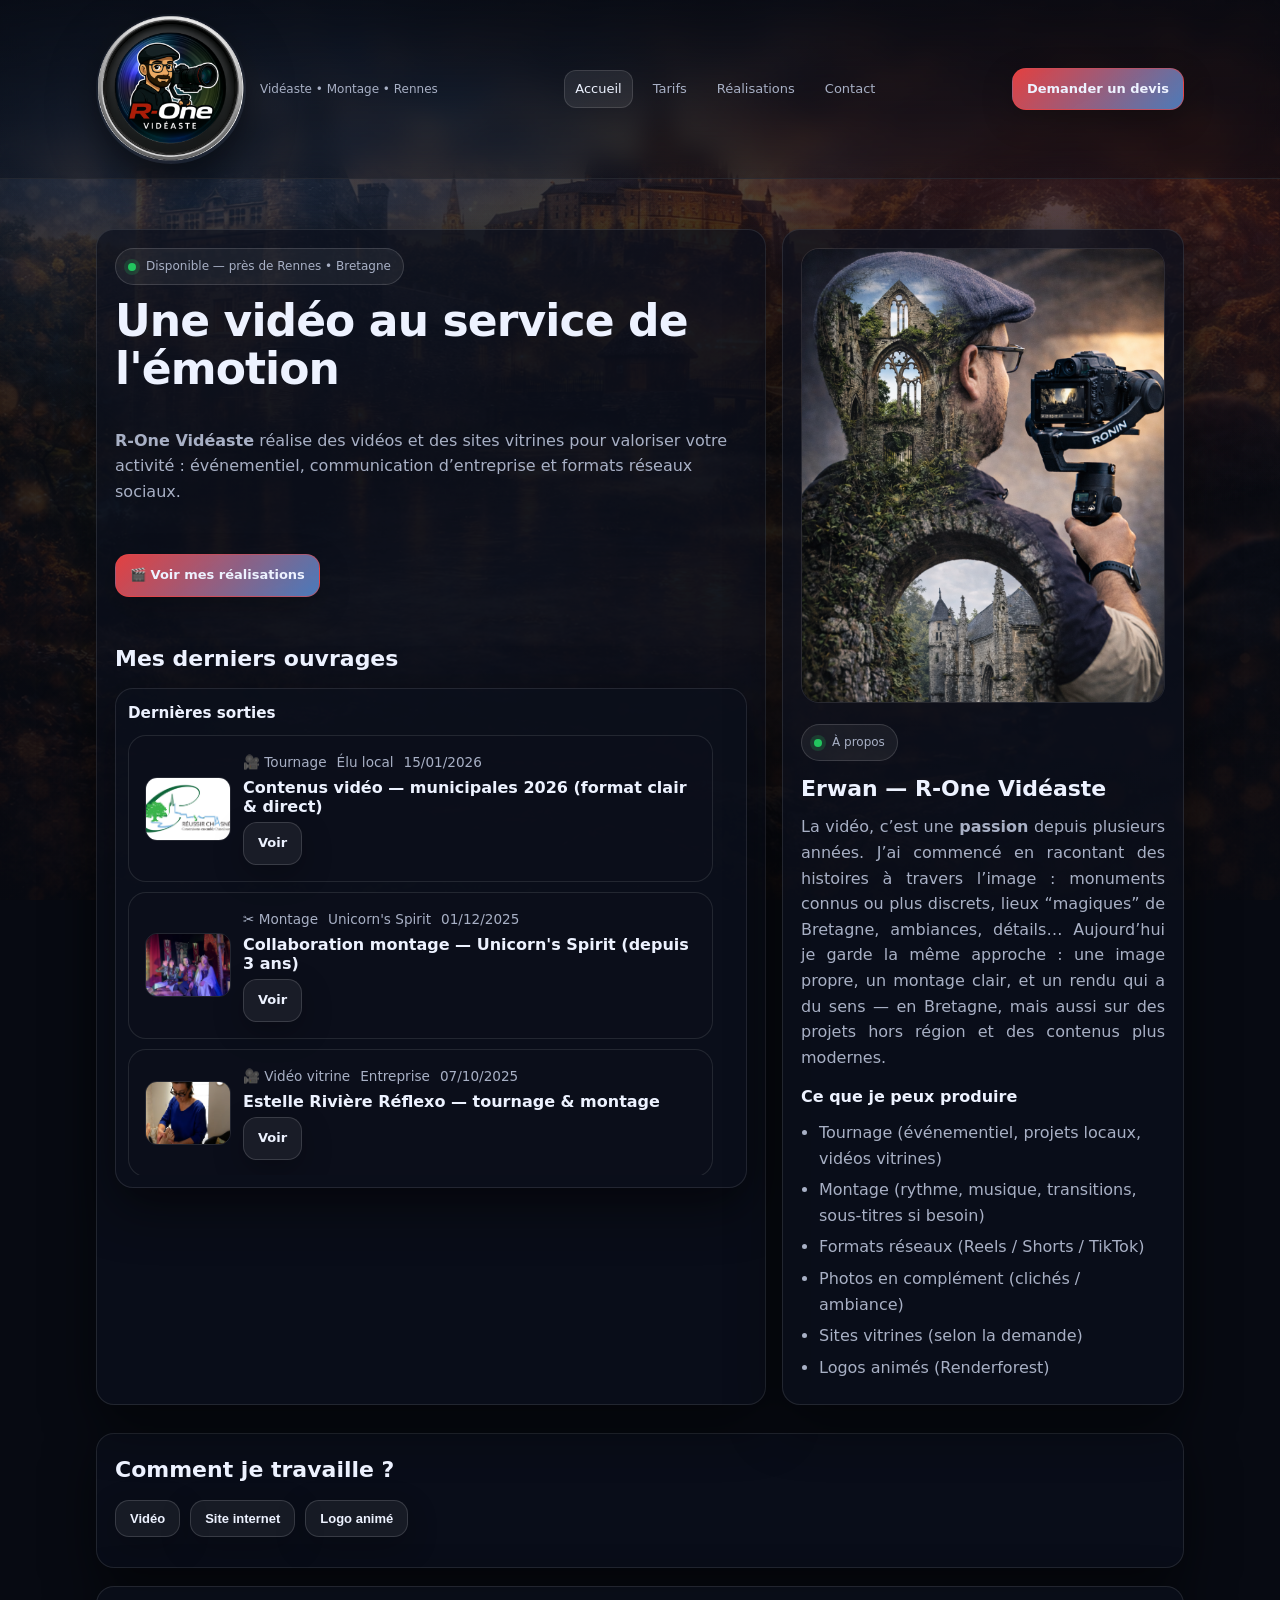
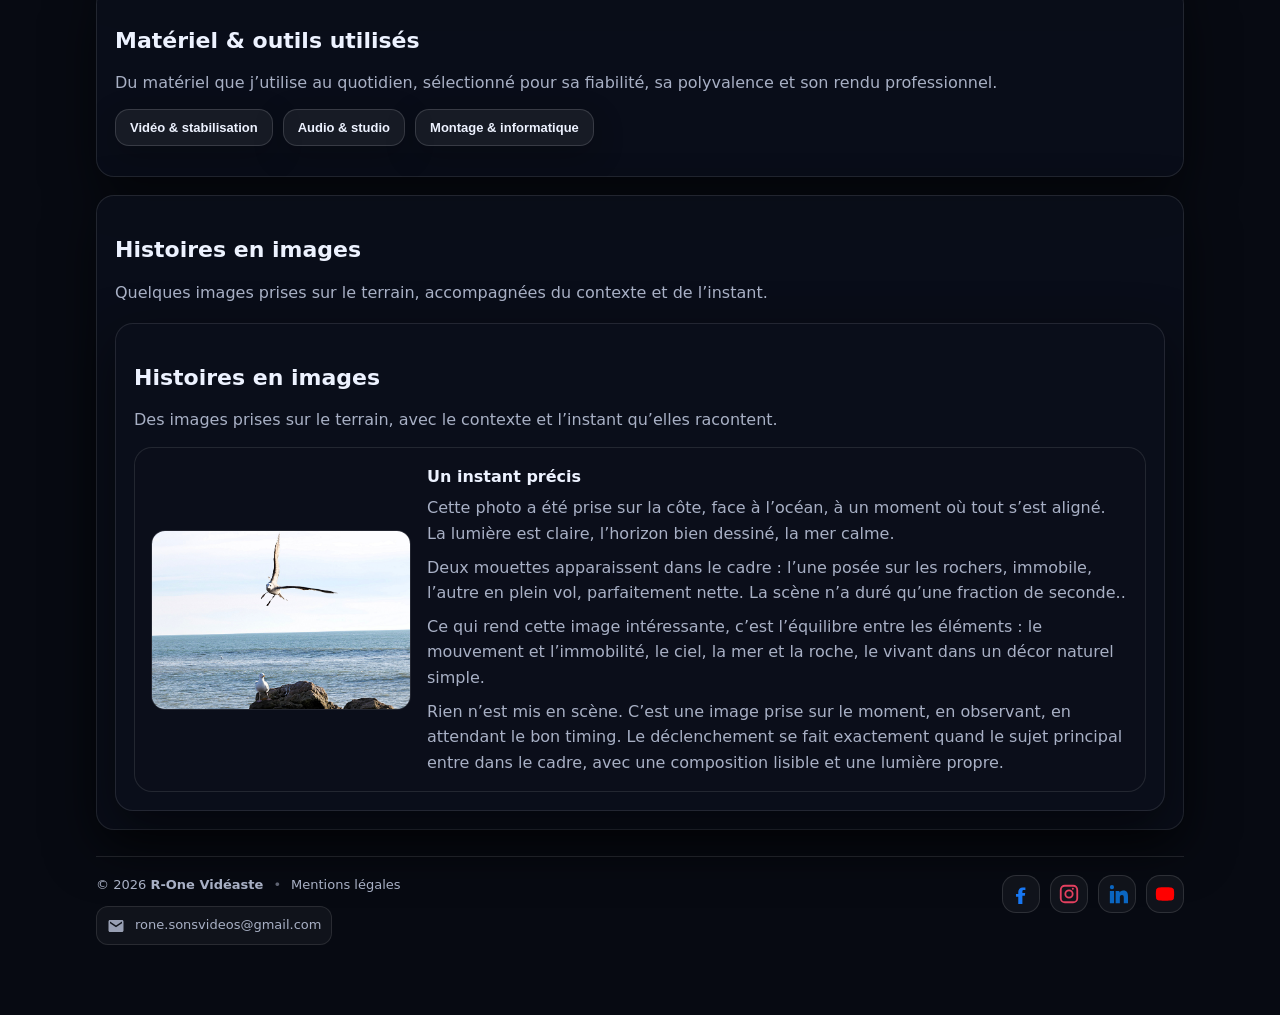
==== commit 42ebfb40: "Refactor code structure for improved readability and maintainability" ====
--- a/index.html
+++ b/index.html
@@ -285,7 +285,9 @@
           <div class="grid3">
 
             <article class="card card-product">
-              <img src="assets/materiel/lumix-g80.webp" alt="Panasonic Lumix G80" loading="lazy">
+              <div class="card-image">
+                <img src="assets/materiel/lumix-g80.webp" alt="Panasonic Lumix G80" loading="lazy">
+              </div>
               <div class="card-content">
                 <strong>Panasonic Lumix G80</strong>
                 <p class="muted">Boîtier hybride polyvalent</p>
@@ -298,7 +300,9 @@
             </article>
 
             <article class="card card-product">
-              <img src="assets/materiel/dji-rs3-mini.webp" alt="DJI RS 3 Mini" loading="lazy">
+              <div class="card-image">
+                <img src="assets/materiel/dji-rs3-mini.webp" alt="DJI RS 3 Mini" loading="lazy">
+              </div>
               <div class="card-content">
                 <strong>DJI RS 3 Mini</strong>
                 <p class="muted">Stabilisateur caméra compact</p>
@@ -311,7 +315,9 @@
             </article>
 
             <article class="card card-product">
-              <img src="assets/materiel/osmo-mobile-3.webp" alt="DJI Osmo Mobile 3" loading="lazy">
+              <div class="card-image">
+                <img src="assets/materiel/osmo-mobile-3.webp" alt="DJI Osmo Mobile 3" loading="lazy">
+              </div>
               <div class="card-content">
                 <strong>DJI Osmo Mobile 3</strong>
                 <p class="muted">Stabilisateur smartphone</p>
@@ -330,7 +336,9 @@
           <div class="grid3">
 
             <article class="card card-product">
-              <img src="assets/materiel/rode-videomicro.webp" alt="RØDE VideoMicro II" loading="lazy">
+              <div class="card-image">
+                <img src="assets/materiel/rode-videomicro.webp" alt="RØDE VideoMicro II" loading="lazy">
+              </div>
               <div class="card-content">
                 <strong>RØDE VideoMicro II</strong>
                 <p class="muted">Micro directionnel compact</p>
@@ -343,7 +351,9 @@
             </article>
 
             <article class="card card-product">
-              <img src="assets/materiel/greenscreen.webp" alt="Fond vert studio" loading="lazy">
+              <div class="card-image">
+                <img src="assets/materiel/greenscreen.webp" alt="Fond vert studio" loading="lazy">
+              </div>
               <div class="card-content">
                 <strong>Fond vert studio</strong>
                 <p class="muted">Incrustation & studio</p>
@@ -356,7 +366,9 @@
             </article>
 
             <article class="card card-product">
-              <img src="assets/materiel/monopode-manbily.webp" alt="Manbily A-555L" loading="lazy">
+              <div class="card-image">
+                <img src="assets/materiel/monopode-manbily.webp" alt="Manbily A-555L" loading="lazy">
+              </div>
               <div class="card-content">
                 <strong>Manbily A-555L</strong>
                 <p class="muted">Monopode de voyage</p>
@@ -376,7 +388,9 @@
           <div class="grid3">
 
             <article class="card card-product">
-              <img src="assets/materiel/acer-aspire-a17.webp" alt="Acer Aspire A17" loading="lazy">
+              <div class="card-image">
+                <img src="assets/materiel/acer-aspire-a17.webp" alt="Acer Aspire A17" loading="lazy">
+              </div>
               <div class="card-content">
                 <strong>Acer Aspire A17</strong>
                 <p class="muted">Station de montage mobile</p>
@@ -389,7 +403,9 @@
             </article>
 
             <article class="card card-product">
-              <img src="assets/materiel/filmora.webp" alt="Wondershare Filmora 15 Pro" loading="lazy">
+              <div class="card-image">
+                <img src="assets/materiel/filmora.webp" alt="Wondershare Filmora 15 Pro" loading="lazy">
+              </div>
               <div class="card-content">
                 <strong>Wondershare Filmora 15 Pro</strong>
                 <p class="muted">Logiciel de montage</p>
--- a/css/styles.css
+++ b/css/styles.css
@@ -563,49 +563,66 @@
 /* =========================================================
    MATÉRIEL — Cards fiche produit (image à gauche)
    ========================================================= */
-
-[data-tabs="materiel"] .grid3{
-  grid-template-columns: 1fr; /* une fiche par ligne */
-  gap:16px;
-}
-
-/* Card = layout horizontal */
-[data-tabs="materiel"] .card{
-  display:grid;
-  grid-template-columns: 260px 1fr; /* image | texte */
-  gap:16px;
-  align-items:center;
-  padding:16px;
-  background: rgba(12,16,28,.60);
-}
-
-/* Zone image */
-[data-tabs="materiel"] .card > img{
-  width:100%;
-  height:220px;
-  object-fit:contain;
-  background: rgba(0,0,0,.30);
-  border:1px solid var(--line);
-  border-radius:16px;
-  padding:14px;
-  display:block;
-}
-
-/* Texte */
-[data-tabs="materiel"] .card > strong{
-  font-size:16px;
-  line-height:1.25;
-}
-
-[data-tabs="materiel"] .card > p.muted{
-  margin-top:2px;
-}
-
-/* Liste compacte */
-[data-tabs="materiel"] .card .list{
-  margin:6px 0 0;
-  padding-left:18px;
-}
+   /* Card image blanche */
+[data-tabs="materiel"] .card-image{
+  background: #ffffff;
+  border-radius: 16px;
+  padding: 16px;
+  border: 1px solid #e5e7eb;
+  display: flex;
+  align-items: center;
+  justify-content: center;
+}
+
+/* Image propre */
+[data-tabs="materiel"] .card-image img{
+  width: 100%;
+  height: 200px;
+  object-fit: contain;
+}
+
+    [data-tabs="materiel"] .grid3{
+      grid-template-columns: 1fr; /* une fiche par ligne */
+      gap:16px;
+    }
+
+    /* Card = layout horizontal */
+    [data-tabs="materiel"] .card{
+      display:grid;
+      grid-template-columns: 260px 1fr; /* image | texte */
+      gap:16px;
+      align-items:center;
+      padding:16px;
+      background: rgba(12,16,28,.60);
+    }
+
+    /* Zone image */
+    [data-tabs="materiel"] .card > img{
+      width:100%;
+      height:220px;
+      object-fit:contain;
+      background: rgba(0,0,0,.30);
+      border:1px solid var(--line);
+      border-radius:16px;
+      padding:14px;
+      display:block;
+    }
+
+    /* Texte */
+    [data-tabs="materiel"] .card > strong{
+      font-size:16px;
+      line-height:1.25;
+    }
+
+    [data-tabs="materiel"] .card > p.muted{
+      margin-top:2px;
+    }
+
+    /* Liste compacte */
+    [data-tabs="materiel"] .card .list{
+      margin:6px 0 0;
+      padding-left:18px;
+    }
 
 /* =========================
    RESPONSIVE
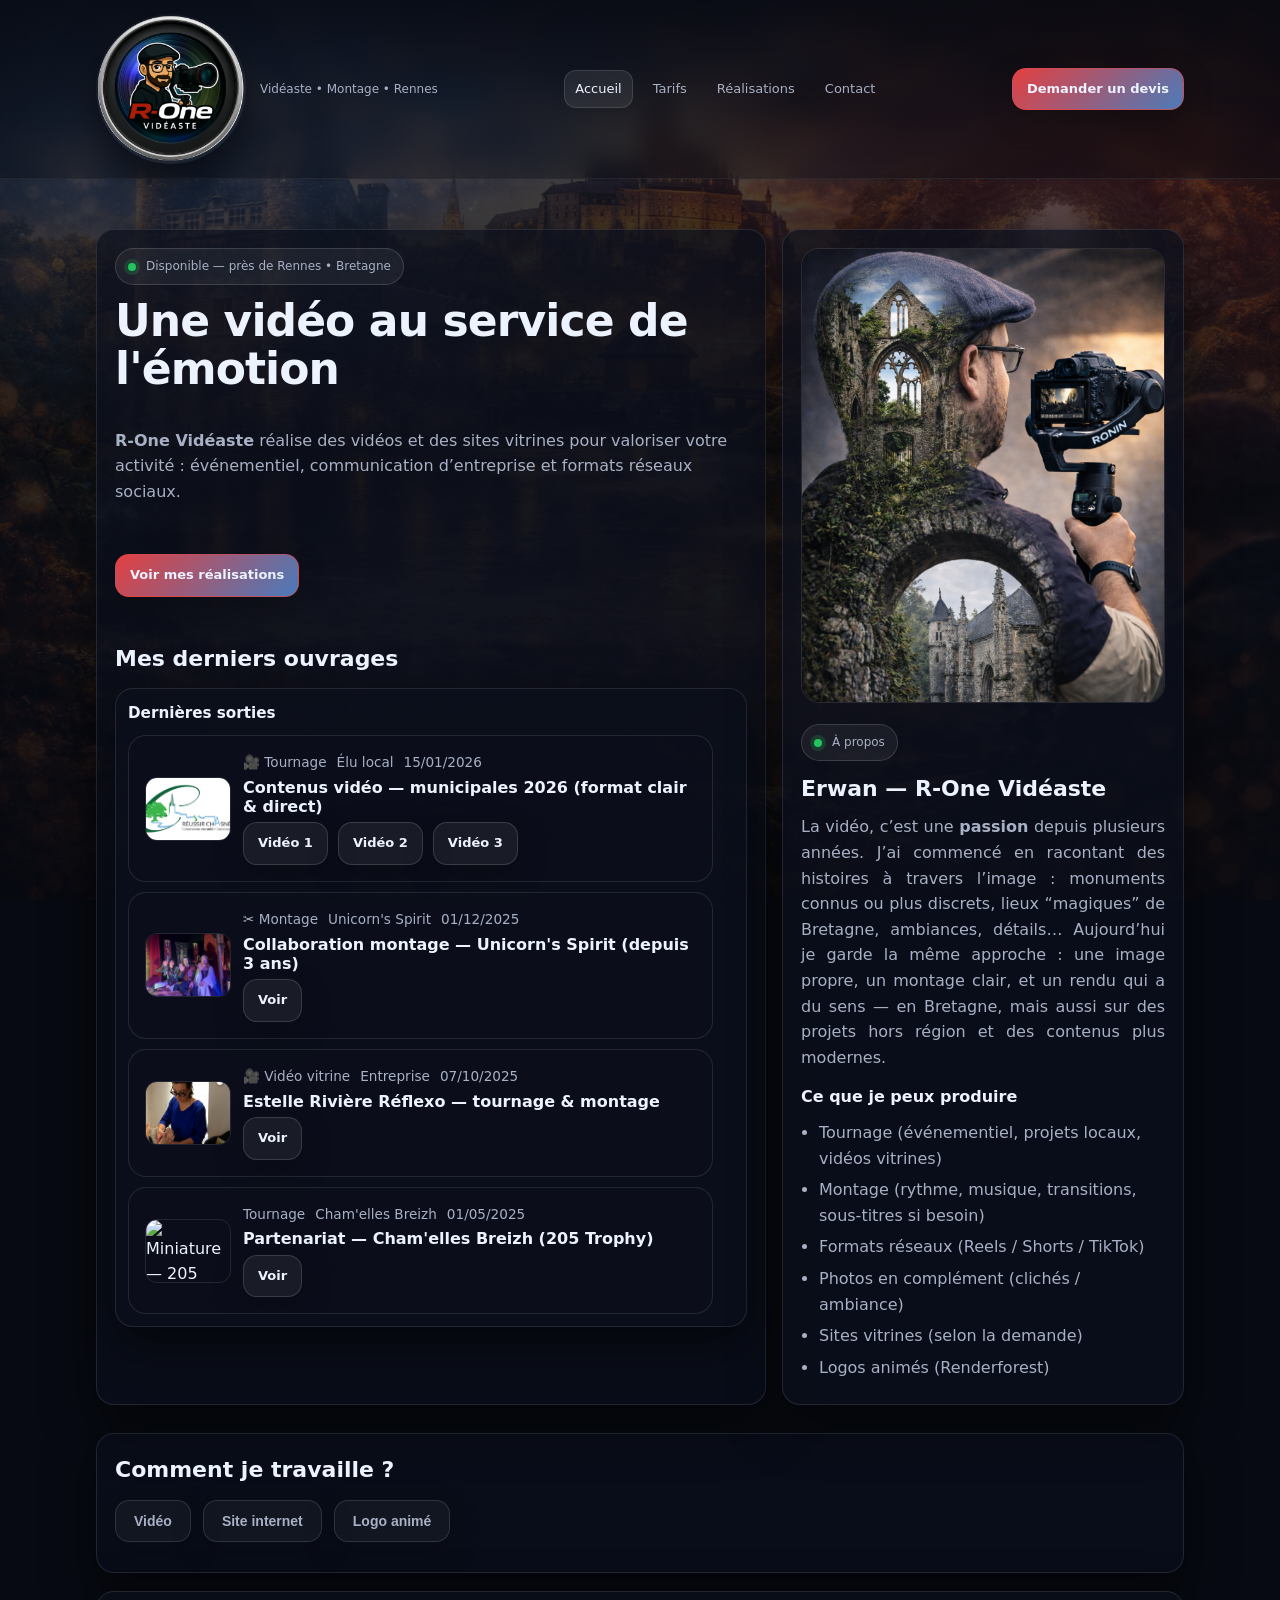
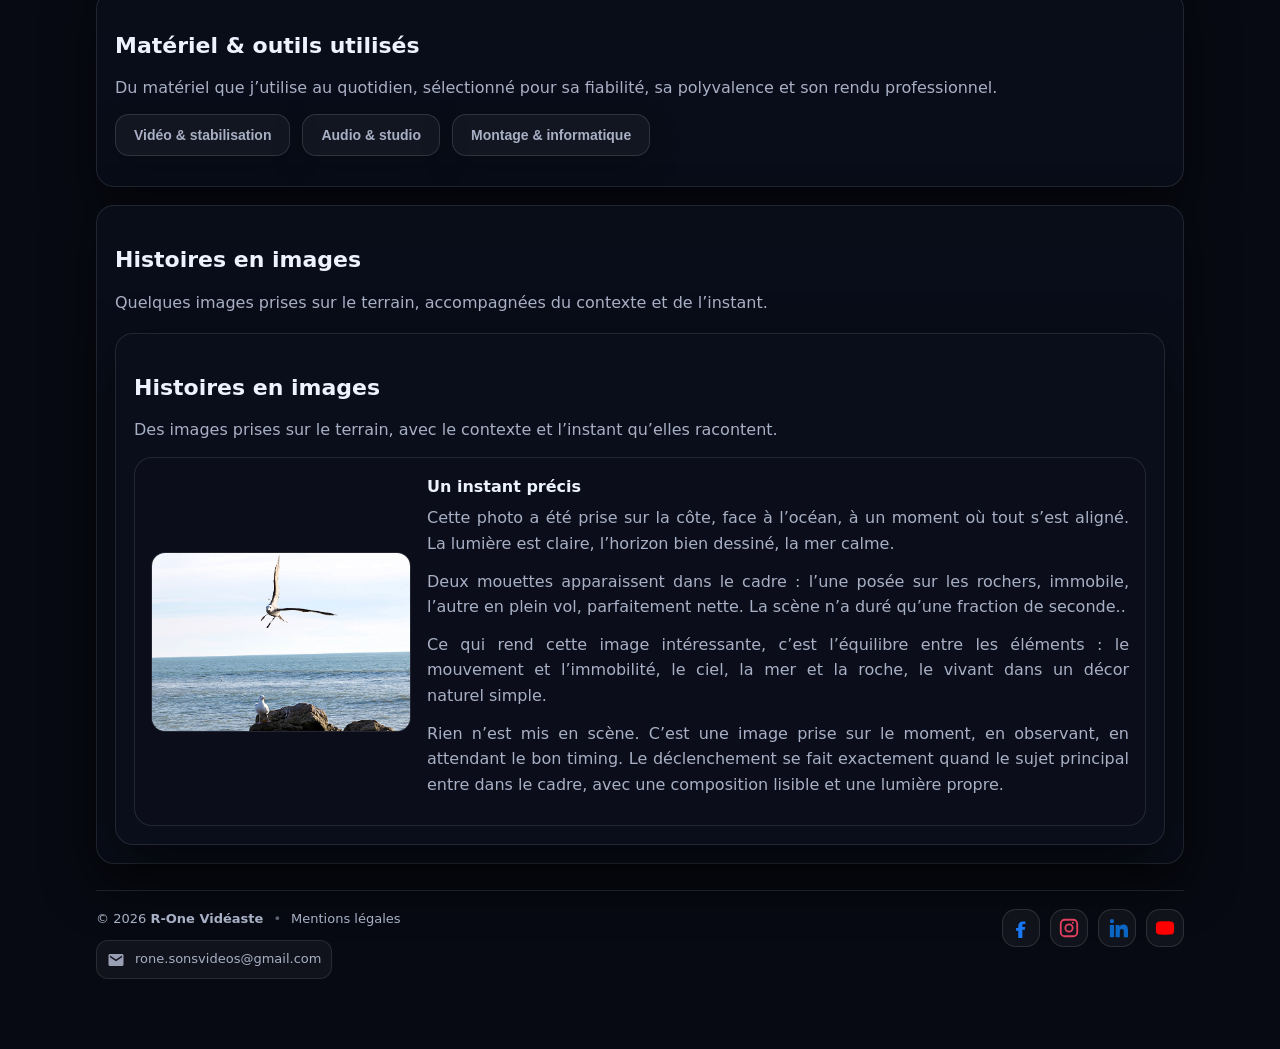
==== commit a47f3d02: "Update website content and structure: - Set canonical links to absolute URLs for SEO improvements in" ====
--- a/index.html
+++ b/index.html
@@ -6,7 +6,7 @@
   <title>R-One Vidéaste — Vidéo • Montage (près de Rennes)</title>
   <meta name="description" content="R-One Vidéaste : tournage, montage, reels/shorts près de Rennes. Réalisations, tarifs, contact." />
   <meta name="robots" content="index,follow" />
-  <link rel="canonical" href="index.html" />
+  <link rel="canonical" href="https://www.r-onevideaste.fr/index.html" />
 
   <link rel="stylesheet" href="css/styles.css" />
   <link rel="preload" as="image" href="assets/hero.webp" />
@@ -54,7 +54,7 @@
         <br/>
 
         <div class="actions">
-          <a class="btn primary" href="realisations.html">🎬 Voir mes réalisations</a>
+          <a class="btn primary" href="realisations.html">Voir mes réalisations</a>
         </div>
         <br/>
 
@@ -85,7 +85,9 @@
                   Contenus vidéo — municipales 2026 (format clair & direct)
                 </h3>
                 <div class="actions" style="margin:0">
-                  <a class="btn" href="realisations.html#elu2026">Voir</a>
+                  <a class="btn" href="https://fb.watch/FYV-HsBxTt/">Vidéo 1</a>
+                  <a class="btn" href="https://fb.watch/FYW37k5BJQ/">Vidéo 2</a>
+                  <a class="btn" href="https://fb.watch/FYW5Teg5fc/">Vidéo 3</a>
                 </div>
               </div>
             </article>
@@ -119,7 +121,7 @@
                   Estelle Rivière Réflexo — tournage & montage
                 </h3>
                 <div class="actions" style="margin:0">
-                  <a class="btn" href="realisations.html#reflexo">Voir</a>
+                  <a class="btn" href="https://www.facebook.com/share/v/18RaeZzVBP/">Voir</a>
                 </div>
               </div>
             </article>
@@ -136,7 +138,7 @@
                   Partenariat — Cham&apos;elles Breizh (205 Trophy)
                 </h3>
                 <div class="actions" style="margin:0">
-                  <a class="btn" href="realisations.html#205">Voir</a>
+                  <a class="btn" href="https://drive.google.com/file/d/1SwIUUB_EQgPAxINHh58fxITIbA3Yavyx/view?usp=sharing">Voir</a>
                 </div>
               </div>
             </article>
--- a/css/styles.css
+++ b/css/styles.css
@@ -1,11 +1,14 @@
-/* =========================================================
-   R-ONE VIDÉASTE — styles.css
-   Organisation simple + facile à maintenir
-   ========================================================= */
-
-/* =========================================================
-   1) Variables (thème)
-   ========================================================= */
+/* ========================================================= */
+/* R-ONE VIDÉASTE — styles.css                               */
+/* Organisation simple + facile à maintenir                  */
+/* ========================================================= */
+
+
+
+/* ========================================================= */
+/* 1) VARIABLES (THÈME)                                      */
+/* ========================================================= */
+
 :root{
   --bg:#070a12;
 
@@ -28,22 +31,34 @@
   --max:1120px;
 }
 
-/* =========================================================
-   2) Reset / Base
-   ========================================================= */
+
+
+/* ========================================================= */
+/* 2) RESET / BASE                                           */
+/* ========================================================= */
+
 *{ box-sizing:border-box; }
-html,body{ height:100%; }
-html{ color-scheme: dark; }
+
+html,
+body{
+  height:100%;
+}
+
+html{
+  color-scheme:dark;
+}
 
 body{
   margin:0;
-  font-family: ui-sans-serif, system-ui, -apple-system, Segoe UI, Roboto, Helvetica, Arial, "Apple Color Emoji","Segoe UI Emoji";
+  font-family:ui-sans-serif, system-ui, -apple-system, Segoe UI, Roboto, Helvetica, Arial, "Apple Color Emoji", "Segoe UI Emoji";
   color:var(--text);
   background:var(--bg);
   line-height:1.6;
 }
 
-a{ color:inherit; }
+a{
+  color:inherit;
+}
 
 .container{
   max-width:var(--max);
@@ -51,16 +66,19 @@
   padding:24px 16px 70px;
 }
 
-/* =========================================================
-   3) Background (image + overlay)
-   ========================================================= */
+
+
+/* ========================================================= */
+/* 3) BACKGROUND (IMAGE + OVERLAY)                           */
+/* ========================================================= */
+
 body::before{
   content:"";
   position:fixed;
   inset:0;
   z-index:-2;
   background:url("../assets/hero.webp") center/cover no-repeat;
-  transform: translateZ(0);
+  transform:translateZ(0);
 }
 
 body::after{
@@ -74,37 +92,44 @@
     linear-gradient(to bottom, var(--overlay1), var(--overlay2));
 }
 
-/* =========================================================
-   4) Accessibilité
-   ========================================================= */
+
+
+/* ========================================================= */
+/* 4) ACCESSIBILITÉ                                          */
+/* ========================================================= */
+
 .skip-link{
   position:absolute;
   left:12px;
   top:10px;
   padding:10px 12px;
   border-radius:12px;
-  background: rgba(255,255,255,.16);
+  background:rgba(255,255,255,.16);
   border:1px solid rgba(255,255,255,.22);
-  color: var(--text);
+  color:var(--text);
   text-decoration:none;
-  transform: translateY(-140%);
-  transition: transform .2s ease;
-}
+  transform:translateY(-140%);
+  transition:transform .2s ease;
+}
+
 .skip-link:focus{
-  transform: translateY(0);
+  transform:translateY(0);
   outline:3px solid rgba(96,165,250,.55);
   outline-offset:3px;
 }
 
-/* =========================================================
-   5) Header + Navigation
-   ========================================================= */
+
+
+/* ========================================================= */
+/* 5) HEADER + NAVIGATION                                    */
+/* ========================================================= */
+
 .header{
   position:sticky;
   top:0;
   z-index:50;
-  backdrop-filter: blur(12px);
-  background: linear-gradient(to bottom, rgba(7,10,18,.78), rgba(7,10,18,.35));
+  backdrop-filter:blur(12px);
+  background:linear-gradient(to bottom, rgba(7,10,18,.78), rgba(7,10,18,.35));
   border-bottom:1px solid var(--line);
 }
 
@@ -118,30 +143,31 @@
   gap:16px;
 }
 
-/* Brand (logo + baseline) */
+/* Brand */
 .brand{
   display:flex;
   align-items:center;
   gap:14px;
   text-decoration:none;
-  min-width: 220px;
-}
-
-/* LOGO */
+  min-width:220px;
+}
+
+/* Logo */
 .brand img{
   width:150px;
   height:150px;
   border-radius:999px;
   display:block;
   border:none;
-  box-shadow: 0 18px 45px rgba(0,0,0,.55);
-  background: rgba(255,255,255,.03); /* utile si le png/webp a de la transparence */
-  transition: transform .2s ease, box-shadow .2s ease, filter .2s ease;
-}
+  box-shadow:0 18px 45px rgba(0,0,0,.55);
+  background:rgba(255,255,255,.03);
+  transition:transform .2s ease, box-shadow .2s ease, filter .2s ease;
+}
+
 .brand:hover img{
-  transform: scale(1.06);
-  box-shadow: 0 22px 55px rgba(0,0,0,.65);
-  filter: saturate(1.08) contrast(1.05);
+  transform:scale(1.06);
+  box-shadow:0 22px 55px rgba(0,0,0,.65);
+  filter:saturate(1.08) contrast(1.05);
 }
 
 /* Texte brand */
@@ -150,6 +176,7 @@
   font-size:14px;
   letter-spacing:.2px;
 }
+
 .brand span{
   display:block;
   font-size:12px;
@@ -165,6 +192,7 @@
   flex-wrap:wrap;
   justify-content:center;
 }
+
 .nav a{
   text-decoration:none;
   color:var(--muted);
@@ -172,28 +200,25 @@
   padding:8px 10px;
   border-radius:12px;
 }
+
 .nav a:hover{
   color:var(--text);
   background:rgba(255,255,255,.06);
 }
 
-/* Actif via aria-current */
-.nav a[aria-current="page"]{
-  color:var(--text);
-  background: rgba(255,255,255,.08);
-  border:1px solid rgba(255,255,255,.12);
-}
-
-/* Actif via JS (.active) */
+.nav a[aria-current="page"],
 .nav a.active{
   color:var(--text);
-  background: rgba(255,255,255,.08);
+  background:rgba(255,255,255,.08);
   border:1px solid rgba(255,255,255,.12);
 }
 
-/* =========================================================
-   6) Boutons
-   ========================================================= */
+
+
+/* ========================================================= */
+/* 6) BOUTONS                                                */
+/* ========================================================= */
+
 .btn{
   display:inline-flex;
   align-items:center;
@@ -202,66 +227,98 @@
   padding:10px 14px;
   border-radius:14px;
   border:1px solid rgba(255,255,255,.14);
-  background: rgba(255,255,255,.06);
+  background:rgba(255,255,255,.06);
   color:var(--text);
   text-decoration:none;
   font-weight:650;
   font-size:13px;
   white-space:nowrap;
-  box-shadow: 0 10px 30px rgba(0,0,0,.25);
+  box-shadow:0 10px 30px rgba(0,0,0,.25);
   cursor:pointer;
 }
-.btn:hover{ background: rgba(255,255,255,.10); }
-.btn:focus-visible{ outline:3px solid rgba(96,165,250,.55); outline-offset:3px; }
+
+.btn:hover{
+  background:rgba(255,255,255,.10);
+}
+
+.btn:focus-visible{
+  outline:3px solid rgba(96,165,250,.55);
+  outline-offset:3px;
+}
 
 .btn.primary{
-  border-color: rgba(239,68,68,.55);
-  background: linear-gradient(135deg, rgba(239,68,68,.95), rgba(96,165,250,.72));
-}
-
-/* =========================================================
-   7) Blocs / Layout
-   ========================================================= */
+  border-color:rgba(239,68,68,.55);
+  background:linear-gradient(135deg, rgba(239,68,68,.95), rgba(96,165,250,.72));
+}
+
+
+
+/* ========================================================= */
+/* 7) BLOCS / LAYOUT                                         */
+/* ========================================================= */
+
 .panel{
-  background: var(--panel);
+  background:var(--panel);
   border:1px solid var(--line);
-  border-radius: var(--radius);
-  box-shadow: var(--shadow);
-}
-.pad{ padding:18px; }
+  border-radius:var(--radius);
+  box-shadow:var(--shadow);
+}
+
+.pad{
+  padding:18px;
+}
 
 .hero{
   padding:26px 0 10px;
   display:grid;
   gap:16px;
-  grid-template-columns: 1.25fr .75fr;
+  grid-template-columns:1.25fr .75fr;
   align-items:stretch;
 }
-@media (max-width: 920px){
-  .hero{ grid-template-columns:1fr; }
-}
-
-/* =========================================================
-   8) Typo
-   ========================================================= */
+
+
+
+/* ========================================================= */
+/* 8) TYPO                                                   */
+/* ========================================================= */
+
 h1{
   margin:12px 0 10px;
   font-size:44px;
   line-height:1.08;
   letter-spacing:-.9px;
 }
-@media (max-width: 520px){ h1{ font-size:36px; } }
-
-h2{ font-size:22px; margin:18px 0 12px; }
-h3{ margin:0 0 8px; font-size:16px; }
-
-p{ margin:0; }
-.lead{ color:var(--muted); font-size:16px; margin:0 0 10px; }
-.muted{ color:var(--muted); }
-
-/* =========================================================
-   9) Composants
-   ========================================================= */
+
+h2{
+  font-size:22px;
+  margin:18px 0 12px;
+}
+
+h3{
+  margin:0 0 8px;
+  font-size:16px;
+}
+
+p{
+  margin:0;
+}
+
+.lead{
+  color:var(--muted);
+  font-size:16px;
+  margin:0 0 10px;
+}
+
+.muted{
+  color:var(--muted);
+}
+
+
+
+/* ========================================================= */
+/* 9) COMPOSANTS                                             */
+/* ========================================================= */
+
 .kicker{
   display:inline-flex;
   gap:10px;
@@ -269,9 +326,9 @@
   padding:8px 12px;
   border-radius:999px;
   border:1px solid rgba(255,255,255,.14);
-  background: rgba(255,255,255,.06);
-  color: var(--muted);
-  width: fit-content;
+  background:rgba(255,255,255,.06);
+  color:var(--muted);
+  width:fit-content;
   font-size:12px;
 }
 
@@ -280,7 +337,7 @@
   height:8px;
   border-radius:999px;
   background:#22c55e;
-  box-shadow: 0 0 0 4px rgba(34,197,94,.18);
+  box-shadow:0 0 0 4px rgba(34,197,94,.18);
 }
 
 .actions{
@@ -291,9 +348,9 @@
 }
 
 .card{
-  background: var(--panel2);
+  background:var(--panel2);
   border:1px solid var(--line);
-  border-radius: var(--radius);
+  border-radius:var(--radius);
   padding:16px;
 }
 
@@ -302,11 +359,17 @@
   padding:0 0 0 18px;
   color:var(--muted);
 }
-.list li{ margin:6px 0; }
-
-/* =========================================================
-   10) Formulaires
-   ========================================================= */
+
+.list li{
+  margin:6px 0;
+}
+
+
+
+/* ========================================================= */
+/* 10) FORMULAIRES                                           */
+/* ========================================================= */
+
 label{
   display:block;
   font-size:12px;
@@ -314,17 +377,22 @@
   margin:10px 0 6px;
 }
 
-input, textarea{
+input,
+textarea{
   width:100%;
-  background: rgba(255,255,255,.06);
+  background:rgba(255,255,255,.06);
   border:1px solid rgba(255,255,255,.14);
-  border-radius: 14px;
+  border-radius:14px;
   padding:12px 12px;
   color:var(--text);
   font-size:14px;
   outline:none;
 }
-textarea{ min-height:120px; resize:vertical; }
+
+textarea{
+  min-height:120px;
+  resize:vertical;
+}
 
 input:focus-visible,
 textarea:focus-visible{
@@ -337,45 +405,58 @@
   grid-template-columns:1fr 1fr;
   gap:10px;
 }
-@media (max-width: 620px){
-  .form-row{ grid-template-columns:1fr; }
-}
-
-.note{ font-size:12px; color:var(--muted); margin-top:10px; }
-
-/* =========================================================
-   11) Index spécifiques
-   ========================================================= */
+
+.note{
+  font-size:12px;
+  color:var(--muted);
+  margin-top:10px;
+}
+
+
+
+/* ========================================================= */
+/* 11) INDEX SPÉCIFIQUES                                     */
+/* ========================================================= */
+
 .about-text{
-  text-align: justify;
-  text-justify: inter-word;
-  hyphens: auto;
+  text-align:justify;
+  text-justify:inter-word;
+  hyphens:auto;
 }
 
 .works-list{
   display:flex;
   flex-direction:column;
   gap:10px;
-  max-height: 440px;
+  max-height:600px;
   overflow:auto;
   padding-right:6px;
-  scrollbar-gutter: stable;
-}
-
-.after-wide{ margin-top: 18px; }
-
-/* Tabs (intercalaires) */
+  scrollbar-gutter:stable;
+  margin: top 10px;
+}
+
+.after-wide{
+  margin-top:18px;
+}
+
+/* Tabs */
 .tabs{
   display:flex;
   gap:10px;
   flex-wrap:wrap;
   margin-bottom:12px;
 }
-.tab-panels[hidden]{ display:none; }
-
-/* =========================================================
-   12) Footer (base)
-   ========================================================= */
+
+.tab-panels[hidden]{
+  display:none;
+}
+
+
+
+/* ========================================================= */
+/* 12) FOOTER                                                */
+/* ========================================================= */
+
 .footer{
   margin-top:26px;
   padding-top:18px;
@@ -394,60 +475,75 @@
   gap:10px;
   flex-wrap:wrap;
 }
+
 .social a{
   text-decoration:none;
   color:var(--muted);
   padding:6px 10px;
   border-radius:12px;
 }
-.social a:hover{ color:var(--text); background:rgba(255,255,255,.06); }
-
-/* Footer "pro" (si tu utilises les classes) */
+
+.social a:hover{
+  color:var(--text);
+  background:rgba(255,255,255,.06);
+}
+
+/* Footer pro */
 .footer-pro{
   align-items:flex-start;
   gap:16px;
 }
+
 .footer-left{
   display:flex;
   flex-direction:column;
   gap:10px;
-  min-width: 240px;
-}
+  min-width:240px;
+}
+
 .footer-line{
   display:flex;
   flex-wrap:wrap;
   align-items:center;
   gap:10px;
 }
-.footer-line .sep{ opacity:.55; }
+
+.footer-line .sep{
+  opacity:.55;
+}
 
 .footer-link{
-  color: var(--muted);
+  color:var(--muted);
   text-decoration:none;
 }
+
 .footer-link:hover{
-  color: var(--text);
-  text-decoration: underline;
-  text-underline-offset: 3px;
+  color:var(--text);
+  text-decoration:underline;
+  text-underline-offset:3px;
 }
 
 .footer-mail{
   display:inline-flex;
   align-items:center;
   gap:10px;
-  color: var(--muted);
+  color:var(--muted);
   text-decoration:none;
   padding:8px 10px;
   border-radius:12px;
-  width: fit-content;
-  background: rgba(255,255,255,.04);
-  border: 1px solid rgba(255,255,255,.10);
-}
+  width:fit-content;
+  background:rgba(255,255,255,.04);
+  border:1px solid rgba(255,255,255,.10);
+}
+
 .footer-mail:hover{
-  color: var(--text);
-  background: rgba(255,255,255,.07);
-}
-.icon-mail{ opacity:.9; }
+  color:var(--text);
+  background:rgba(255,255,255,.07);
+}
+
+.icon-mail{
+  opacity:.9;
+}
 
 .footer-right{
   display:flex;
@@ -457,7 +553,7 @@
   margin-left:auto;
 }
 
-/* Réseaux en couleurs */
+/* Réseaux */
 .social-icon{
   width:38px;
   height:38px;
@@ -466,194 +562,77 @@
   justify-content:center;
   border-radius:14px;
   border:1px solid rgba(255,255,255,.12);
-  background: rgba(255,255,255,.04);
+  background:rgba(255,255,255,.04);
   text-decoration:none;
-  transition: transform .12s ease, background .12s ease;
-}
+  transition:transform .12s ease, background .12s ease;
+}
+
 .social-icon:hover{
-  transform: translateY(-1px);
-  background: rgba(255,255,255,.08);
-}
-.social-icon svg{ display:block; }
+  transform:translateY(-1px);
+  background:rgba(255,255,255,.08);
+}
+
+.social-icon svg{
+  display:block;
+}
+
 .social-icon.facebook{ color:#1877F2; }
 .social-icon.instagram{ color:#E4405F; }
 .social-icon.linkedin{ color:#0A66C2; }
 .social-icon.youtube{ color:#FF0000; }
 
-/* =========================================================
-   13) Responsive (tablet / mobile)
-   ========================================================= */
-@media (max-width: 980px){
-  .container{ padding:22px 14px 64px; }
-
-  .header-inner{
-    flex-wrap:wrap;
-    justify-content:space-between;
-    gap:12px;
-  }
-
-  .nav{
-    order: 3;
-    width: 100%;
-    justify-content:flex-start;
-  }
-
-  .btn{ padding:10px 12px; }
-  .pad{ padding:16px; }
-  h1{ font-size:40px; }
-}
-
-@media (max-width: 620px){
-  .container{ padding:18px 12px 58px; }
-
-  .brand{ min-width:0; }
-  .brand img{
-    width:72px;
-    height:72px;
-    border-radius:999px;
-  }
-  .brand span{ font-size:11px; }
-
-  .header-inner{ padding:12px 12px; }
-
-  .nav a{
-    font-size:13px;
-    padding:10px 10px;
-  }
-
-  .btn{
-    font-size:13px;
-    padding:10px 12px;
-    border-radius:14px;
-  }
-
-  .pad{ padding:14px; }
-  h1{ font-size:32px; letter-spacing:-.6px; }
-  .lead{ font-size:15px; }
-
-  .actions{ gap:8px; }
-  .footer{ gap:10px; }
-}
-
-@media (max-width: 360px){
-  h1{ font-size:28px; }
-  .nav{ gap:6px; }
-  .nav a{ padding:9px 9px; }
-}
-
-@media (max-width: 720px){
-  .footer-pro{
-    flex-direction:column;
-    align-items:flex-start;
-  }
-  .footer-right{
-    margin-left:0;
-    justify-content:flex-start;
-  }
-}
-
-/* =========================================================
-   14) Réduction des animations
-   ========================================================= */
-@media (prefers-reduced-motion: reduce){
-  *{ scroll-behavior:auto !important; }
-}
-
-
-/* =========================================================
-   MATÉRIEL — Cards fiche produit (image à gauche)
-   ========================================================= */
-   /* Card image blanche */
+
+
+/* ========================================================= */
+/* 13) MATÉRIEL                                              */
+/* ========================================================= */
+
+[data-tabs="materiel"] .grid3{
+  display:grid;
+  grid-template-columns:1fr;
+  gap:16px;
+}
+
+[data-tabs="materiel"] .card{
+  display:grid;
+  grid-template-columns:260px 1fr;
+  gap:16px;
+  align-items:center;
+  padding:16px;
+  background:rgba(12,16,28,.60);
+}
+
 [data-tabs="materiel"] .card-image{
-  background: #ffffff;
-  border-radius: 16px;
-  padding: 16px;
-  border: 1px solid #e5e7eb;
-  display: flex;
-  align-items: center;
-  justify-content: center;
-}
-
-/* Image propre */
+  background:#ffffff;
+  border-radius:16px;
+  padding:16px;
+  border:1px solid #e5e7eb;
+  display:flex;
+  align-items:center;
+  justify-content:center;
+}
+
 [data-tabs="materiel"] .card-image img{
-  width: 100%;
-  height: 200px;
-  object-fit: contain;
-}
-
-    [data-tabs="materiel"] .grid3{
-      grid-template-columns: 1fr; /* une fiche par ligne */
-      gap:16px;
-    }
-
-    /* Card = layout horizontal */
-    [data-tabs="materiel"] .card{
-      display:grid;
-      grid-template-columns: 260px 1fr; /* image | texte */
-      gap:16px;
-      align-items:center;
-      padding:16px;
-      background: rgba(12,16,28,.60);
-    }
-
-    /* Zone image */
-    [data-tabs="materiel"] .card > img{
-      width:100%;
-      height:220px;
-      object-fit:contain;
-      background: rgba(0,0,0,.30);
-      border:1px solid var(--line);
-      border-radius:16px;
-      padding:14px;
-      display:block;
-    }
-
-    /* Texte */
-    [data-tabs="materiel"] .card > strong{
-      font-size:16px;
-      line-height:1.25;
-    }
-
-    [data-tabs="materiel"] .card > p.muted{
-      margin-top:2px;
-    }
-
-    /* Liste compacte */
-    [data-tabs="materiel"] .card .list{
-      margin:6px 0 0;
-      padding-left:18px;
-    }
-
-/* =========================
-   RESPONSIVE
-   ========================= */
-
-/* Tablet */
-@media (max-width: 920px){
-  [data-tabs="materiel"] .card{
-    grid-template-columns: 220px 1fr;
-  }
-}
-
-/* Mobile : image au-dessus */
-@media (max-width: 620px){
-  [data-tabs="materiel"] .card{
-    grid-template-columns: 1fr;
-    align-items:flex-start;
-  }
-
-  [data-tabs="materiel"] .card > img{
-    height:200px;
-  }
-}
-
-/* =========================
-   STORIES / HISTOIRES
-   ========================= */
+  width:100%;
+  height:200px;
+  object-fit:contain;
+  display:block;
+}
+
+[data-tabs="materiel"] .card .list{
+  margin:6px 0 0;
+  padding-left:18px;
+}
+
+
+
+/* ========================================================= */
+/* 14) STORIES / HISTOIRES                                   */
+/* ========================================================= */
 
 .story{
   display:grid;
-  grid-template-columns: 260px 1fr;
+  grid-template-columns:260px 1fr;
   gap:16px;
   align-items:center;
 }
@@ -667,15 +646,334 @@
   display:block;
 }
 
+.story-body{
+  text-wrap:pretty;
+}
+
 .story-body h3{
   margin-bottom:6px;
 }
 
+.story-body p{
+  text-align:justify;
+  line-height:1.6;
+  margin-bottom:12px;
+  hyphens:auto;
+}
+
 .story-body p + p{
   margin-top:8px;
 }
 
-/* Responsive */
+/* ========================================================= */
+/* SPLIT — cartes côte à côte                                */
+/* ========================================================= */
+
+.split{
+  display:grid;
+  grid-template-columns:repeat(2, minmax(0, 1fr));
+  gap:18px;
+  margin-top:18px;
+}
+
+.split > .card{
+  height:100%;
+}
+
+@media (max-width: 820px){
+  .split{
+    grid-template-columns:1fr;
+  }
+}
+
+
+
+/* ========================================================= */
+/* 15) RÉALISATIONS                                          */
+/* ========================================================= */
+
+.videos-grid{
+  display:grid;
+  grid-template-columns:repeat(auto-fit, minmax(320px, 1fr));
+  gap:18px;
+  margin-top:18px;
+}
+
+.video-card{
+  display:flex;
+  flex-direction:column;
+  text-decoration:none;
+  color:inherit;
+  transition:transform .18s ease, box-shadow .18s ease, border-color .18s ease;
+}
+
+.video-card:hover{
+  transform:translateY(-4px);
+}
+
+.video-card-media{
+  width:100%;
+  aspect-ratio:16 / 9;
+  overflow:hidden;
+  border-radius:14px;
+  margin-bottom:14px;
+  background:#0f1522;
+  display:flex;
+  align-items:center;
+  justify-content:center;
+}
+
+.video-card-media img{
+  width:100%;
+  height:100%;
+  object-fit:cover;
+  display:block;
+}
+
+.video-card-content h3{
+  margin:0 0 10px;
+}
+
+.video-kicker{
+  margin:0 0 8px;
+  font-size:.92rem;
+  font-weight:700;
+  color:#ff8b61;
+}
+
+.video-card .muted{
+  margin:0;
+  line-height:1.6;
+}
+
+
+/* ========================================================= */
+/* ONGLETS / INTERCALAIRES (générique, toutes pages)         */
+/* ========================================================= */
+
+.tabs{
+  display:flex;
+  gap:12px;
+  flex-wrap:wrap;
+  margin-top:10px;
+  margin-bottom:12px;
+}
+
+.tab-btn{
+  padding:12px 18px;
+  font-size:14px;
+  font-weight:600;
+  border-radius:14px;
+  border:1px solid rgba(255,255,255,.12);
+  background:rgba(255,255,255,.04);
+  color:var(--muted);
+  cursor:pointer;
+  transition:
+    transform .18s ease,
+    background .18s ease,
+    border-color .18s ease,
+    box-shadow .18s ease,
+    color .18s ease;
+}
+
+.tab-btn:hover{
+  transform:translateY(-1px);
+  background:rgba(255,255,255,.08);
+  color:var(--text);
+}
+
+.tab-btn[aria-selected="true"]{
+  background:rgba(255,255,255,.10);
+  border-color:rgba(255,255,255,.22);
+  color:var(--text);
+  box-shadow:0 6px 18px rgba(0,0,0,.18);
+}
+
+/* Couleurs spécifiques UNIQUEMENT pour la page réalisations */
+.tab-btn[data-tab="tab-ouvrages-video"][aria-selected="true"]{
+  background:rgba(239,68,68,.15);
+  border-color:rgba(239,68,68,.35);
+  color:#ffb4a3;
+  box-shadow:0 6px 18px rgba(239,68,68,.18);
+}
+
+.tab-btn[data-tab="tab-ouvrages-sites"][aria-selected="true"]{
+  background:rgba(96,165,250,.15);
+  border-color:rgba(96,165,250,.35);
+  color:#bcd9ff;
+  box-shadow:0 6px 18px rgba(96,165,250,.18);
+}
+
+.tab-panel[hidden],
+.tab-panels[hidden]{
+  display:none;
+}
+
+/* ========================= */
+/* Couleur passive (subtile) */
+/* ========================= */
+.tab-btn[data-tab="tab-ouvrages-video"]{
+  border-color:rgba(239,68,68,.25);
+}
+
+.tab-btn[data-tab="tab-ouvrages-sites"]{
+  border-color:rgba(96,165,250,.25);
+}
+
+/* ========================= */
+/* ACTIF — VIDÉO (rouge doux) */
+/* ========================= */
+.tab-btn[data-tab="tab-ouvrages-video"][aria-selected="true"]{
+  background:rgba(239,68,68,.15);
+  border-color:rgba(239,68,68,.35);
+  color:#ffb4a3;
+  box-shadow:0 6px 18px rgba(239,68,68,.18);
+}
+
+/* ========================= */
+/* ACTIF — SITES (bleu doux) */
+/* ========================= */
+.tab-btn[data-tab="tab-ouvrages-sites"][aria-selected="true"]{
+  background:rgba(96,165,250,.15);
+  border-color:rgba(96,165,250,.35);
+  color:#bcd9ff;
+  box-shadow:0 6px 18px rgba(96,165,250,.18);
+}
+
+/* Légère mise en avant */
+.tab-btn[aria-selected="true"]{
+  transform:scale(1.04);
+}
+
+/* ========================= */
+/* APERÇU SITE (iframe)      */
+/* ========================= */
+
+.site-preview{
+  width:100%;
+  height:280px;
+  overflow:hidden;
+  border-radius:14px;
+  border:1px solid var(--line);
+  background:#0f1522;
+  position:relative;
+}
+
+/* on centre correctement le site */
+.site-preview iframe{
+  position:absolute;
+  top:50%;
+  left:50%;
+  width:1440px;
+  height:900px;
+  border:0;
+  transform:translate(-50%, -50%) scale(0.35);
+  transform-origin:center;
+  pointer-events:none;
+}
+
+/* petit effet hover propre */
+.video-card:hover .site-preview iframe{
+  transform:translate(-50%, -50%) scale(0.37);
+}
+
+.video-card .muted{
+  text-align: justify;
+  text-justify: inter-word;
+  line-height: 1.6;
+  hyphens: auto;
+}
+/* ========================================================= */
+/* 15.2) RÉALISATIONS — PANELS                               */
+/* ========================================================= */
+
+.tab-panel[hidden]{
+  display:none;
+}
+
+/* ========================================================= */
+/* BOUTONS RÉSEAUX — YouTube / Facebook                      */
+/* ========================================================= */
+
+/* Taille + style général */
+.btn.youtube,
+.btn.facebook{
+  padding:14px 22px;
+  font-size:15px;
+  font-weight:700;
+  border-radius:16px;
+  border:none;
+  color:#fff;
+  box-shadow:0 10px 25px rgba(0,0,0,.35);
+  transition:all .2s ease;
+}
+
+/* YouTube */
+.btn.youtube{
+  background:#FF0000;
+}
+
+.btn.youtube:hover{
+  background:#cc0000;
+  transform:translateY(-2px);
+  box-shadow:0 14px 30px rgba(255,0,0,.35);
+}
+
+/* Facebook */
+.btn.facebook{
+  background:#1877F2;
+}
+
+.btn.facebook:hover{
+  background:#125ed1;
+  transform:translateY(-2px);
+  box-shadow:0 14px 30px rgba(24,119,242,.35);
+}
+
+/* ========================================================= */
+/* 16) RESPONSIVE                                            */
+/* ========================================================= */
+
+@media (max-width: 980px){
+  .container{
+    padding:22px 14px 64px;
+  }
+
+  .header-inner{
+    flex-wrap:wrap;
+    justify-content:space-between;
+    gap:12px;
+  }
+
+  .nav{
+    order:3;
+    width:100%;
+    justify-content:flex-start;
+  }
+
+  .btn{
+    padding:10px 12px;
+  }
+
+  .pad{
+    padding:16px;
+  }
+
+  h1{
+    font-size:40px;
+  }
+}
+
+@media (max-width: 920px){
+  .hero{
+    grid-template-columns:1fr;
+  }
+
+  [data-tabs="materiel"] .card{
+    grid-template-columns:220px 1fr;
+  }
+}
+
 @media (max-width: 820px){
   .story{
     grid-template-columns:1fr;
@@ -685,3 +983,116 @@
     height:240px;
   }
 }
+
+@media (max-width: 720px){
+  .footer-pro{
+    flex-direction:column;
+    align-items:flex-start;
+  }
+
+  .footer-right{
+    margin-left:0;
+    justify-content:flex-start;
+  }
+
+  .videos-grid{
+    grid-template-columns:1fr;
+  }
+}
+
+@media (max-width: 620px){
+  .container{
+    padding:18px 12px 58px;
+  }
+
+  .brand{
+    min-width:0;
+  }
+
+  .brand img{
+    width:72px;
+    height:72px;
+    border-radius:999px;
+  }
+
+  .brand span{
+    font-size:11px;
+  }
+
+  .header-inner{
+    padding:12px 12px;
+  }
+
+  .nav a{
+    font-size:13px;
+    padding:10px 10px;
+  }
+
+  .btn{
+    font-size:13px;
+    padding:10px 12px;
+    border-radius:14px;
+  }
+
+  .pad{
+    padding:14px;
+  }
+
+  h1{
+    font-size:32px;
+    letter-spacing:-.6px;
+  }
+
+  .lead{
+    font-size:15px;
+  }
+
+  .actions{
+    gap:8px;
+  }
+
+  .footer{
+    gap:10px;
+  }
+
+  .form-row{
+    grid-template-columns:1fr;
+  }
+
+  [data-tabs="materiel"] .card{
+    grid-template-columns:1fr;
+    align-items:flex-start;
+  }
+}
+
+@media (max-width: 520px){
+  h1{
+    font-size:36px;
+  }
+}
+
+@media (max-width: 360px){
+  h1{
+    font-size:28px;
+  }
+
+  .nav{
+    gap:6px;
+  }
+
+  .nav a{
+    padding:9px 9px;
+  }
+}
+
+
+
+/* ========================================================= */
+/* 17) RÉDUCTION DES ANIMATIONS                              */
+/* ========================================================= */
+
+@media (prefers-reduced-motion: reduce){
+  *{
+    scroll-behavior:auto !important;
+  }
+}
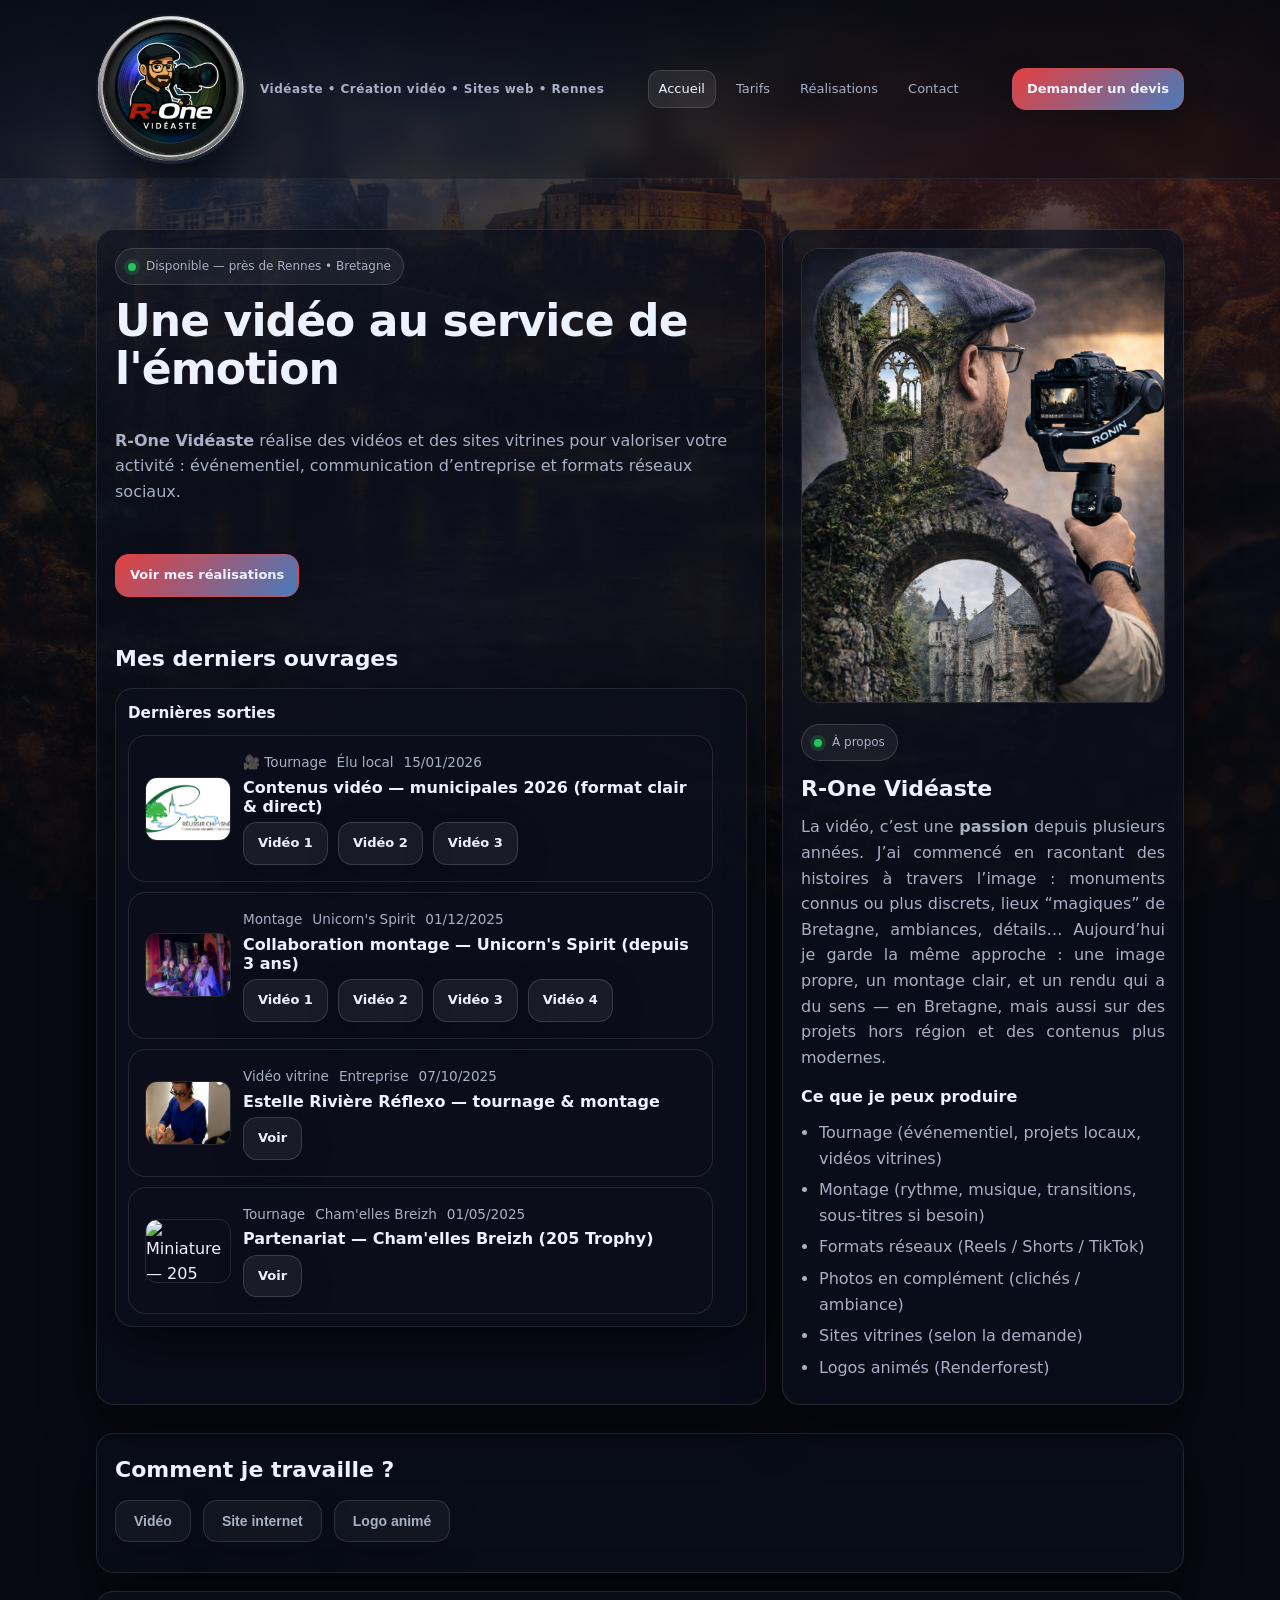
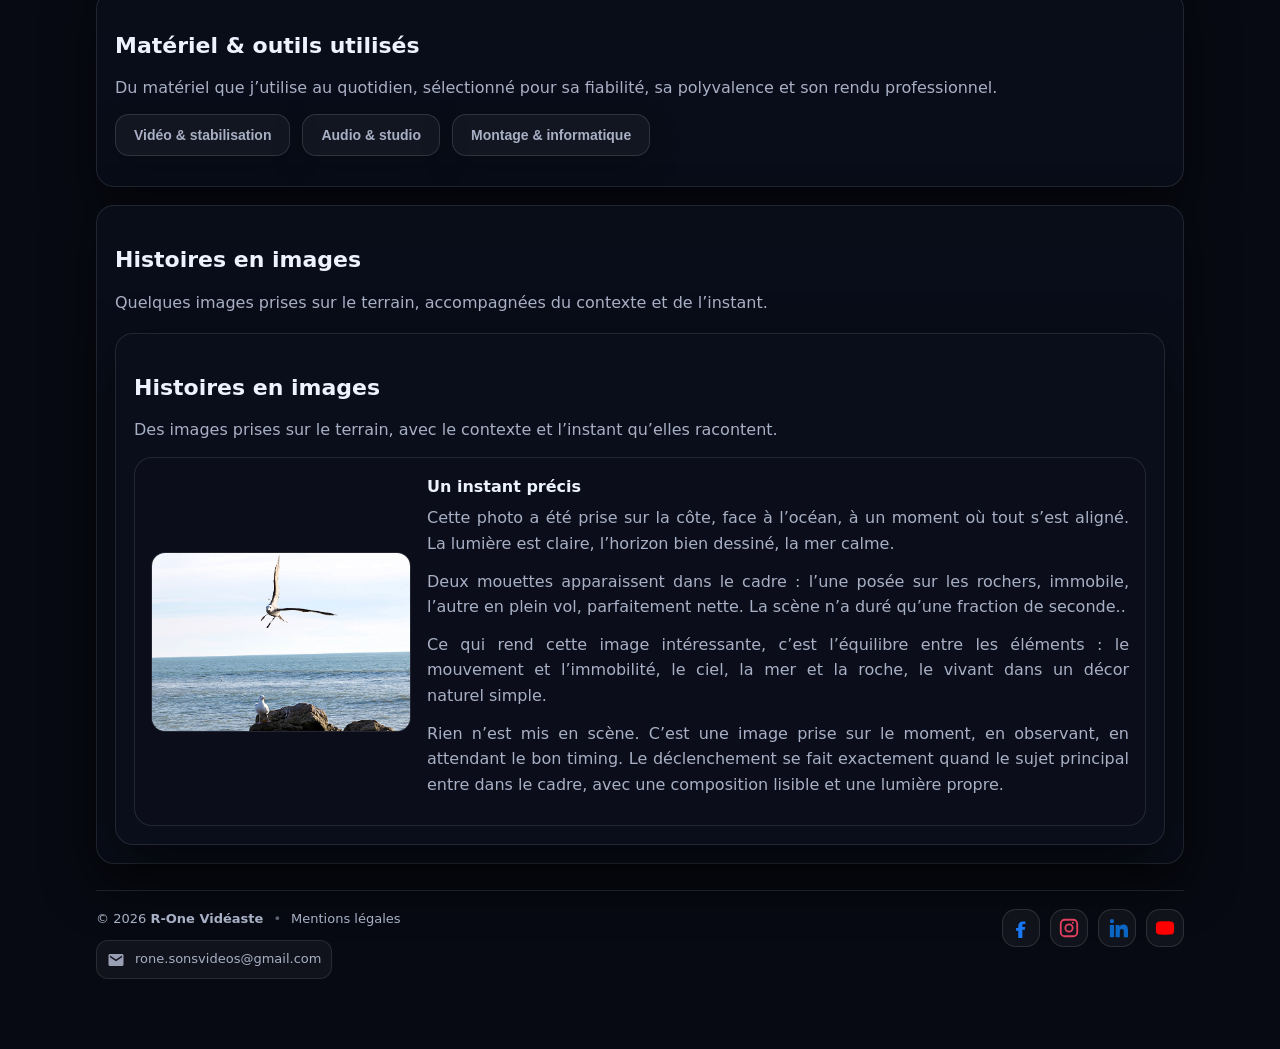
==== commit 2f4e7fd4: "Enhance branding and update video project descriptions for clarity" ====
--- a/index.html
+++ b/index.html
@@ -22,7 +22,7 @@
       <a class="brand" href="index.html" aria-label="Retour à l'accueil">
         <img src="assets/logo-rone.webp" width="44" height="44" alt="Logo R-One Vidéaste" loading="eager" decoding="async" />
         <div>
-          <span>Vidéaste • Montage • Rennes</span>
+          <span>Vidéaste • Création vidéo • Sites web • Rennes</span>
         </div>
       </a>
 
@@ -98,13 +98,16 @@
                    style="border-radius:12px;border:1px solid var(--line);object-fit:cover;flex:0 0 auto;">
               <div style="min-width:0;flex:1;">
                 <div class="muted" style="display:flex;gap:10px;flex-wrap:wrap;font-size:.85rem;">
-                  <span>✂️ Montage</span><span>Unicorn&apos;s Spirit</span><span>01/12/2025</span>
+                  <span>Montage</span><span>Unicorn&apos;s Spirit</span><span>01/12/2025</span>
                 </div>
                 <h3 style="margin:4px 0 6px;font-size:1rem;line-height:1.2;">
                   Collaboration montage — Unicorn&apos;s Spirit (depuis 3 ans)
                 </h3>
                 <div class="actions" style="margin:0">
-                  <a class="btn" href="realisations.html#unicorn">Voir</a>
+                  <a class="btn" href="https://youtu.be/f9Xl5Uro96g">Vidéo 1</a>
+                  <a class="btn" href="https://youtu.be/HsDuHiy1XKc">Vidéo 2</a>
+                  <a class="btn" href="https://youtu.be/YdyQpB3Xp7w">Vidéo 3</a>
+                  <a class="btn" href="https://youtu.be/-SuPFWGPHWc">Vidéo 4</a>
                 </div>
               </div>
             </article>
@@ -115,7 +118,7 @@
                    style="border-radius:12px;border:1px solid var(--line);object-fit:cover;flex:0 0 auto;">
               <div style="min-width:0;flex:1;">
                 <div class="muted" style="display:flex;gap:10px;flex-wrap:wrap;font-size:.85rem;">
-                  <span>🎥 Vidéo vitrine</span><span>Entreprise</span><span>07/10/2025</span>
+                  <span>Vidéo vitrine</span><span>Entreprise</span><span>07/10/2025</span>
                 </div>
                 <h3 style="margin:4px 0 6px;font-size:1rem;line-height:1.2;">
                   Estelle Rivière Réflexo — tournage & montage
@@ -161,7 +164,7 @@
 
         <div class="kicker" style="margin:0 0 10px"><span class="dot"></span> À propos</div>
 
-        <h2 style="margin:0 0 8px">Erwan — R-One Vidéaste</h2>
+        <h2 style="margin:0 0 8px">R-One Vidéaste</h2>
 
         <p class="muted about-text" style="margin:0 0 12px">
           La vidéo, c’est une <strong>passion</strong> depuis plusieurs années. J’ai commencé en racontant des histoires
--- a/css/styles.css
+++ b/css/styles.css
@@ -92,7 +92,11 @@
     linear-gradient(to bottom, var(--overlay1), var(--overlay2));
 }
 
-
+.brand span {
+  font-size: 1.2rem;
+  font-weight: 600;
+  letter-spacing: 0.5px;
+}
 
 /* ========================================================= */
 /* 4) ACCESSIBILITÉ                                          */
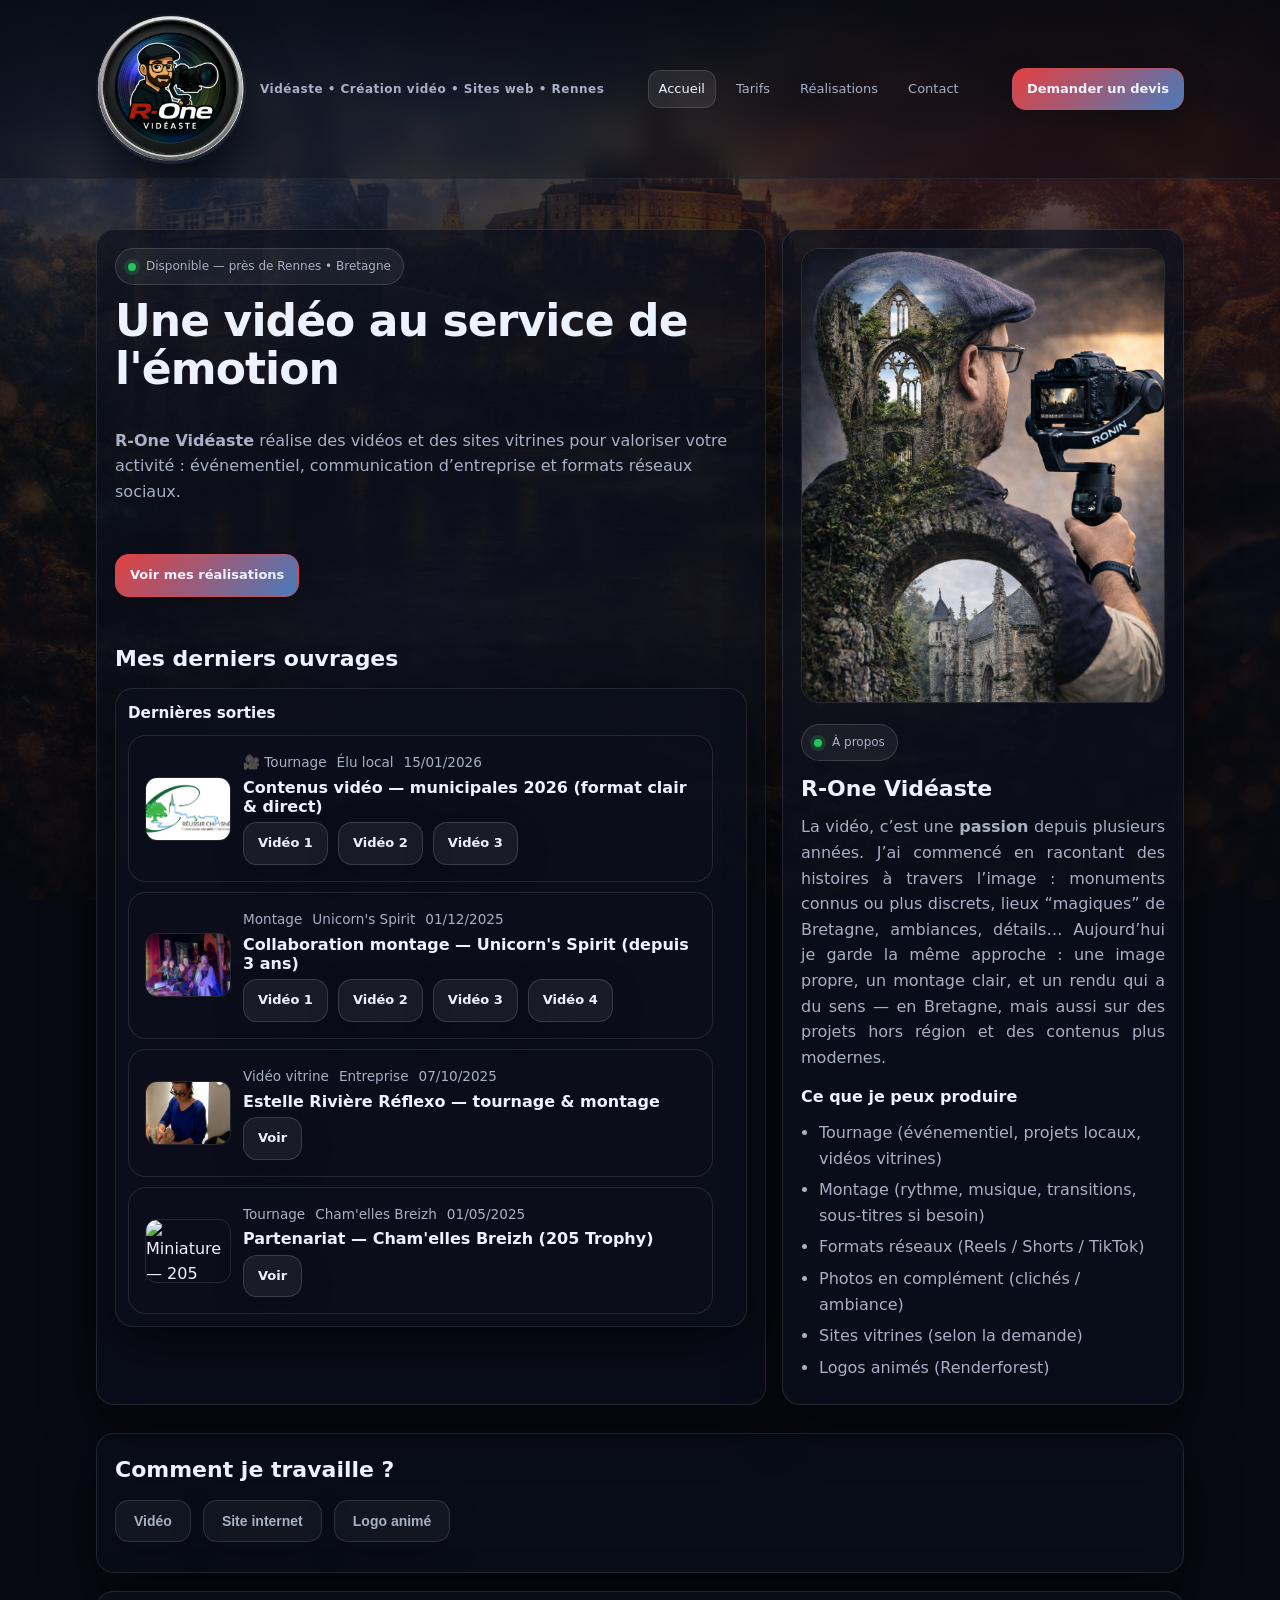
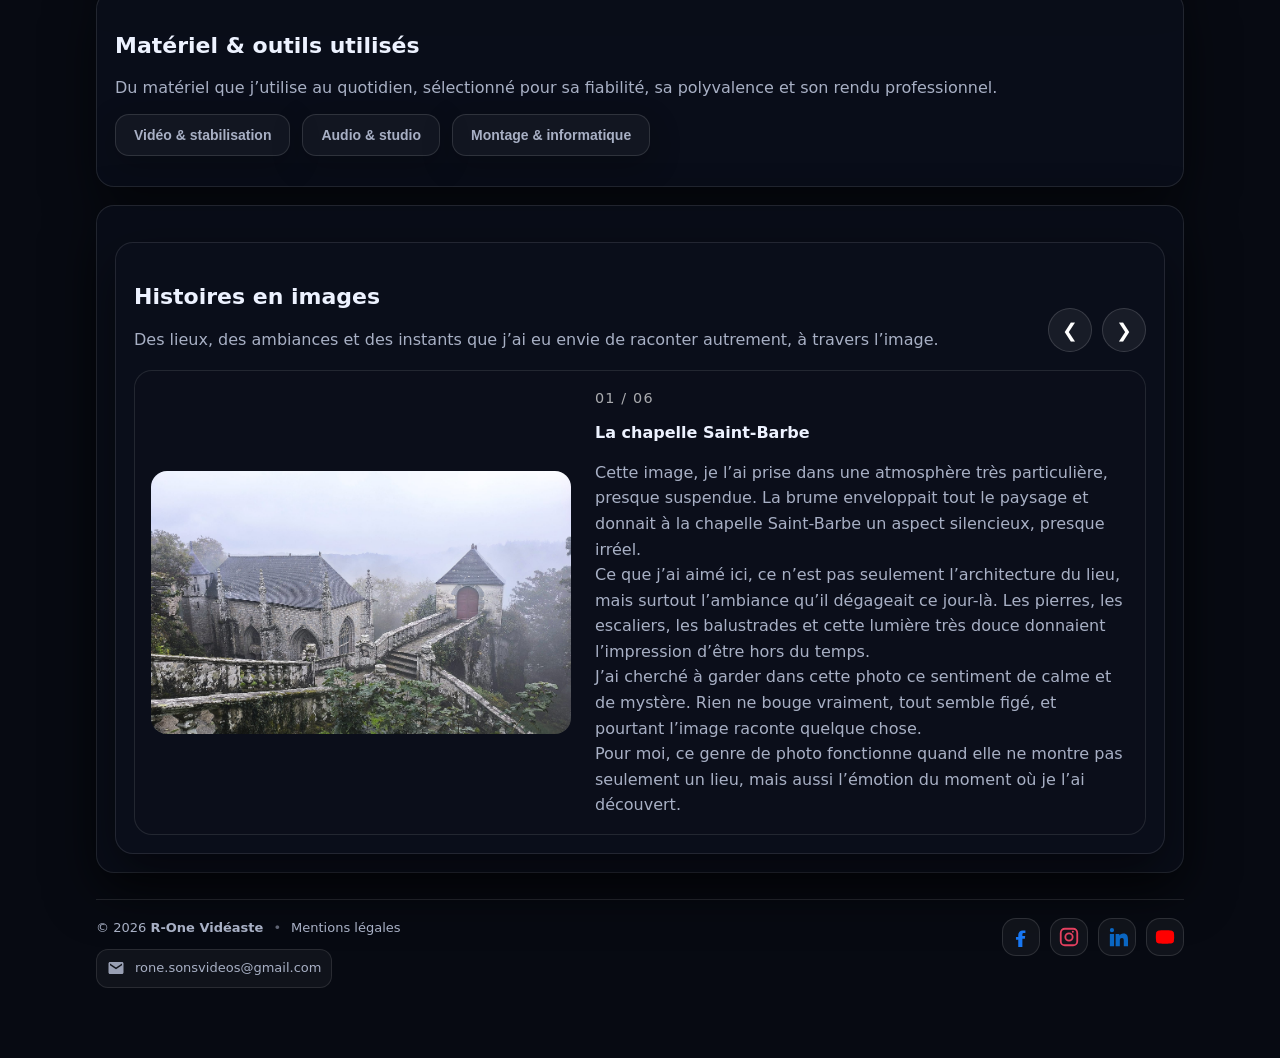
==== commit 8efb2fff: "Refactor code structure for improved readability and maintainability" ====
--- a/index.html
+++ b/index.html
@@ -430,11 +430,6 @@
 
 
     <section class="panel pad after-wide" aria-labelledby="histoires">
-      <h2 id="histoires">Histoires en images</h2>
-
-      <p class="muted" style="margin-bottom:14px">
-        Quelques images prises sur le terrain, accompagnées du contexte et de l’instant.
-      </p>
 
       <!-- Tout le contenu (cards + images + textes) vit dans le partial -->
       <div data-include="partials/stories.html"></div>
--- a/css/styles.css
+++ b/css/styles.css
@@ -1099,4 +1099,5 @@
   *{
     scroll-behavior:auto !important;
   }
+
 }
